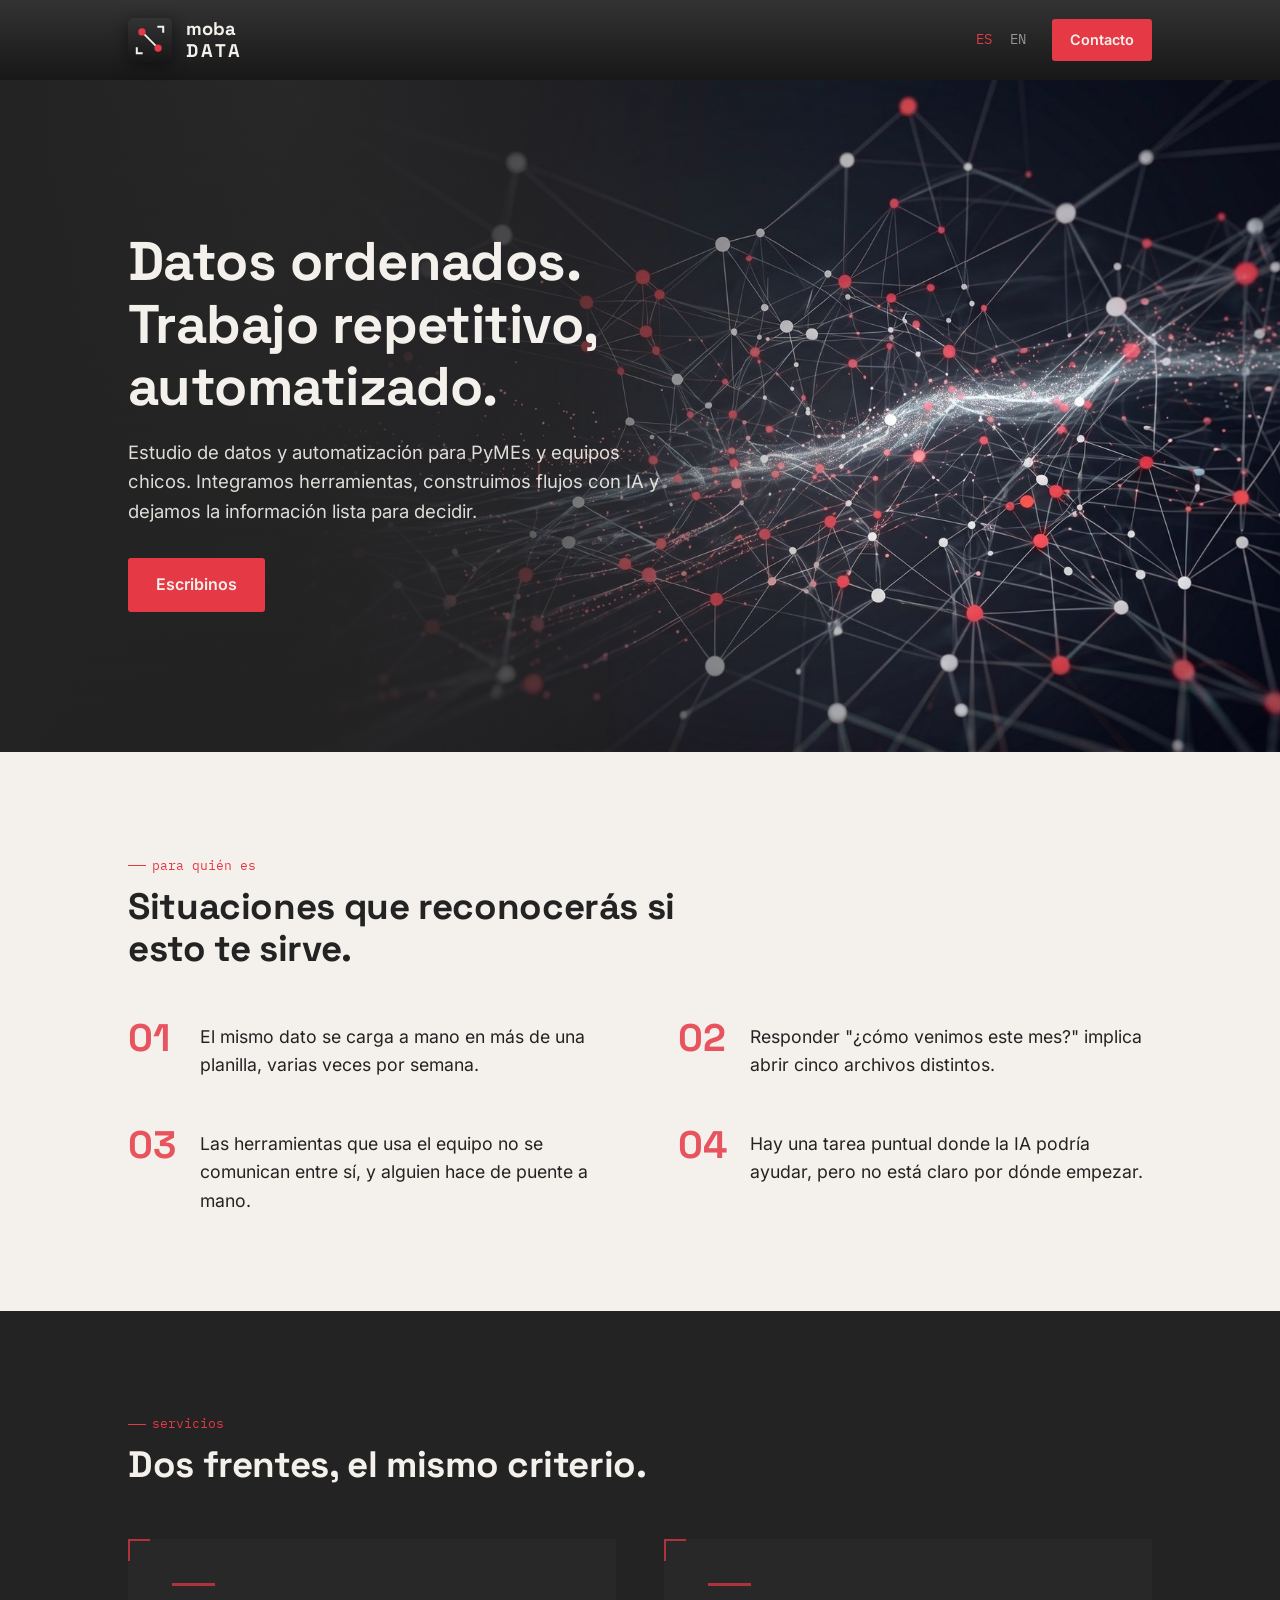
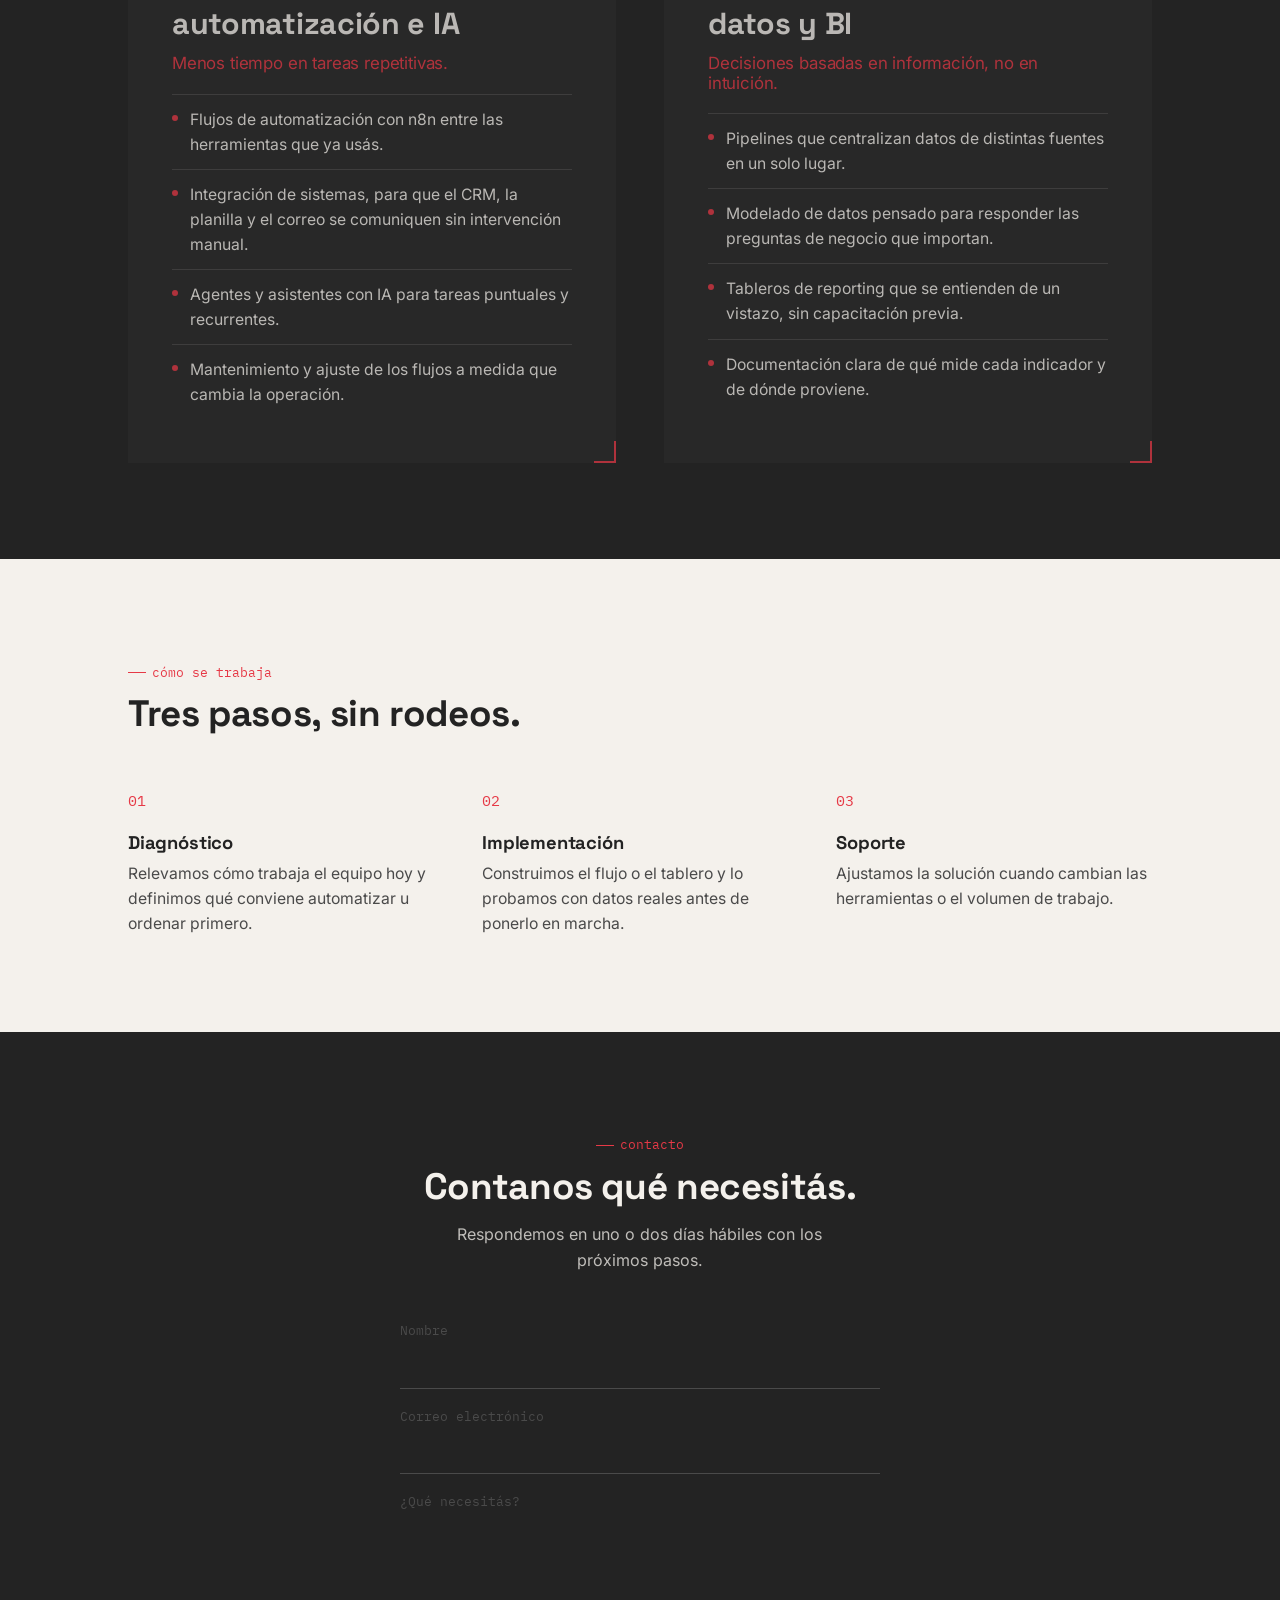
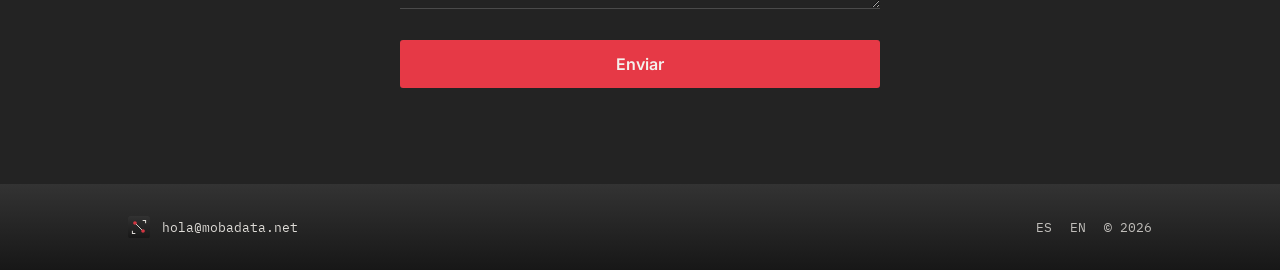
==== index.html @ ab628b93 "Initial commit: moba landing page" ====
<!DOCTYPE html>
<html lang="es">
<head>
<meta charset="UTF-8">
<meta name="viewport" content="width=device-width, initial-scale=1.0">
<title>moba — datos y automatización para PyMEs</title>
<meta name="description" content="Estudio de datos y automatización. Flujos con n8n, integración de herramientas y tableros de BI para PyMEs y equipos chicos.">
<meta property="og:title" content="moba — datos y automatización para PyMEs">
<meta property="og:description" content="Ordenamos tus datos y automatizamos lo repetitivo. Diagnóstico, implementación y soporte.">
<meta property="og:image" content="https://mobadata.net/og-image.png">
<meta property="og:type" content="website">
<meta property="og:locale" content="es_AR">
<link rel="canonical" href="https://mobadata.net/">
<meta property="og:url" content="https://mobadata.net/">
<link rel="alternate" hreflang="es" href="https://mobadata.net/">
<link rel="alternate" hreflang="en" href="https://mobadata.net/en/">
<link rel="alternate" hreflang="x-default" href="https://mobadata.net/">
<link rel="icon" type="image/svg+xml" href="/icons/favicon.svg">
<link rel="icon" type="image/png" sizes="32x32" href="/icons/favicon-32.png">
<link rel="icon" type="image/png" sizes="16x16" href="/icons/favicon-16.png">
<link rel="apple-touch-icon" sizes="180x180" href="/icons/favicon-180.png">
<link rel="stylesheet" href="/styles.css">
</head>
<body>

<header class="site-header">
  <div class="wrap">
    <a href="/" class="brand">
      <img src="/icons/moba-icon.svg" alt="">
      <div class="brand-text">
        <span>moba</span>
        <span class="brand-tag">DATA</span>
      </div>
    </a>
    <div class="header-right">
      <nav class="lang-switch" aria-label="Selector de idioma">
        <a href="/" class="active" aria-current="page">ES</a>
        <a href="/en/">EN</a>
      </nav>
      <a href="#contacto" class="header-cta">Contacto</a>
    </div>
  </div>
</header>

<main>

  <!-- Hero -->
  <section class="hero">
    <div class="wrap">
      <div class="hero-content">
        <h1>Datos ordenados. Trabajo repetitivo, automatizado.</h1>
        <p class="sub">Estudio de datos y automatización para PyMEs y equipos chicos. Integramos herramientas, construimos flujos con IA y dejamos la información lista para decidir.</p>
        <div class="cta-row">
          <a href="#contacto" class="btn-primary">Escribinos</a>
        </div>
      </div>
    </div>
  </section>

  <!-- Para quién es -->
  <section class="section" id="para-quien">
    <div class="wrap">
      <div class="section-head">
        <span class="mono-label">para quién es</span>
        <h2>Situaciones que reconocerás si esto te sirve.</h2>
      </div>
      <div class="symptoms">
        <div class="symptom">
          <span class="num">01</span>
          <p>El mismo dato se carga a mano en más de una planilla, varias veces por semana.</p>
        </div>
        <div class="symptom">
          <span class="num">02</span>
          <p>Responder "¿cómo venimos este mes?" implica abrir cinco archivos distintos.</p>
        </div>
        <div class="symptom">
          <span class="num">03</span>
          <p>Las herramientas que usa el equipo no se comunican entre sí, y alguien hace de puente a mano.</p>
        </div>
        <div class="symptom">
          <span class="num">04</span>
          <p>Hay una tarea puntual donde la IA podría ayudar, pero no está claro por dónde empezar.</p>
        </div>
      </div>
    </div>
  </section>

  <!-- Servicios -->
  <section class="section section-alt" id="servicios">
    <div class="wrap">
      <div class="section-head">
        <span class="mono-label">servicios</span>
        <h2>Dos frentes, el mismo criterio.</h2>
      </div>
      <div class="services">
        <div class="service-block bracketed">
          <span class="service-tag">automatización e IA</span>
          <h3>Menos tiempo en tareas repetitivas.</h3>
          <ul>
            <li>Flujos de automatización con n8n entre las herramientas que ya usás.</li>
            <li>Integración de sistemas, para que el CRM, la planilla y el correo se comuniquen sin intervención manual.</li>
            <li>Agentes y asistentes con IA para tareas puntuales y recurrentes.</li>
            <li>Mantenimiento y ajuste de los flujos a medida que cambia la operación.</li>
          </ul>
        </div>
        <div class="service-block bracketed">
          <span class="service-tag">datos y BI</span>
          <h3>Decisiones basadas en información, no en intuición.</h3>
          <ul>
            <li>Pipelines que centralizan datos de distintas fuentes en un solo lugar.</li>
            <li>Modelado de datos pensado para responder las preguntas de negocio que importan.</li>
            <li>Tableros de reporting que se entienden de un vistazo, sin capacitación previa.</li>
            <li>Documentación clara de qué mide cada indicador y de dónde proviene.</li>
          </ul>
        </div>
      </div>
    </div>
  </section>

  <!-- Cómo se trabaja -->
  <section class="section" id="como-trabajamos">
    <div class="wrap">
      <div class="section-head">
        <span class="mono-label">cómo se trabaja</span>
        <h2>Tres pasos, sin rodeos.</h2>
      </div>
      <div class="steps">
        <div class="step">
          <h3>Diagnóstico</h3>
          <p>Relevamos cómo trabaja el equipo hoy y definimos qué conviene automatizar u ordenar primero.</p>
        </div>
        <div class="step">
          <h3>Implementación</h3>
          <p>Construimos el flujo o el tablero y lo probamos con datos reales antes de ponerlo en marcha.</p>
        </div>
        <div class="step">
          <h3>Soporte</h3>
          <p>Ajustamos la solución cuando cambian las herramientas o el volumen de trabajo.</p>
        </div>
      </div>
    </div>
  </section>

  <!-- Contacto -->
  <section class="section section-alt" id="contacto">
    <div class="wrap contact-grid">
      <div class="section-head">
        <span class="mono-label">contacto</span>
        <h2>Contanos qué necesitás.</h2>
        <p style="margin-top: 14px; color: var(--bone); opacity: 0.75; max-width: 42ch;">Respondemos en uno o dos días hábiles con los próximos pasos.</p>
      </div>
      <form class="contact-form" action="https://formspree.io/f/your-form-id" method="POST">
        <div class="form-field">
          <label for="nombre">Nombre</label>
          <input type="text" id="nombre" name="nombre" required>
        </div>
        <div class="form-field">
          <label for="email">Correo electrónico</label>
          <input type="email" id="email" name="email" required>
        </div>
        <div class="form-field">
          <label for="mensaje">¿Qué necesitás?</label>
          <textarea id="mensaje" name="mensaje" required></textarea>
        </div>
        <button type="submit" class="btn-primary">Enviar</button>
      </form>
    </div>
  </section>

</main>

<footer class="site-footer">
  <div class="wrap">
    <div class="footer-left">
      <img src="/icons/moba-icon.svg" alt="moba">
      <span>hola@mobadata.net</span>
    </div>
    <div class="footer-right">
      <a href="/">ES</a>
      <a href="/en/">EN</a>
      <span>© 2026</span>
    </div>
  </div>
</footer>


</body>
</html>
---- styles.css ----
/* ===================================================================
   moba — estudio de datos y automatización
   Design tokens per brand brief. Self-hosted fonts, no external calls.
=================================================================== */

@font-face {
  font-family: "Space Grotesk";
  src: url("/fonts/SpaceGrotesk-Medium.woff2") format("woff2");
  font-weight: 500;
  font-style: normal;
  font-display: swap;
}
@font-face {
  font-family: "Space Grotesk";
  src: url("/fonts/SpaceGrotesk-Bold.woff2") format("woff2");
  font-weight: 700;
  font-style: normal;
  font-display: swap;
}
@font-face {
  font-family: "Inter";
  src: url("/fonts/Inter-Regular.woff2") format("woff2");
  font-weight: 400;
  font-style: normal;
  font-display: swap;
}
@font-face {
  font-family: "Inter";
  src: url("/fonts/Inter-Semibold.woff2") format("woff2");
  font-weight: 600;
  font-style: normal;
  font-display: swap;
}
@font-face {
  font-family: "IBM Plex Mono";
  src: url("/fonts/IBMPlexMono-Regular.woff2") format("woff2");
  font-weight: 400;
  font-style: normal;
  font-display: swap;
}

:root {
  --carbon: #232323;
  --grad-top: #333333;
  --grad-bottom: #171717;
  --bone: #F4F1EC;
  --red: #E63946;
  --red-hover: #C1121F;
  --gray: #4A4A4A;

  --font-display: "Space Grotesk", sans-serif;
  --font-body: "Inter", sans-serif;
  --font-mono: "IBM Plex Mono", monospace;

  --max-w: 1120px;
  --pad: clamp(20px, 5vw, 48px);
}

*, *::before, *::after { box-sizing: border-box; }

html {
  scroll-behavior: smooth;
}

@media (prefers-reduced-motion: reduce) {
  html { scroll-behavior: auto; }
  *, *::before, *::after {
    animation-duration: 0.01ms !important;
    animation-iteration-count: 1 !important;
    transition-duration: 0.01ms !important;
    scroll-behavior: auto !important;
  }
}

body {
  margin: 0;
  background: var(--bone);
  color: var(--carbon);
  font-family: var(--font-body);
  font-weight: 400;
  line-height: 1.6;
  -webkit-font-smoothing: antialiased;
}

h1, h2, h3 {
  font-family: var(--font-display);
  font-weight: 700;
  line-height: 1.15;
  margin: 0;
  letter-spacing: -0.01em;
}

p { margin: 0; }

a {
  color: inherit;
  text-decoration: none;
}

img, svg { display: block; max-width: 100%; }

button {
  font-family: inherit;
  cursor: pointer;
}

.wrap {
  max-width: var(--max-w);
  margin: 0 auto;
  padding-left: var(--pad);
  padding-right: var(--pad);
}

.mono-label {
  font-family: var(--font-mono);
  font-size: 0.8rem;
  color: var(--red);
  display: inline-flex;
  align-items: center;
  gap: 0.5em;
}

.mono-label::before {
  content: "";
  width: 1.4em;
  height: 1px;
  background: var(--red);
  display: inline-block;
}

/* ---------- corner-bracket device ----------
   Echoes the icon's own corner brackets. Used to frame
   key blocks instead of card borders/shadows. */
.bracketed {
  position: relative;
  padding: clamp(28px, 4vw, 44px);
}
.bracketed::before,
.bracketed::after {
  content: "";
  position: absolute;
  width: 22px;
  height: 22px;
  border: 2px solid var(--red);
  transition: border-color 0.2s ease;
}
.bracketed::before {
  top: 0;
  left: 0;
  border-right: none;
  border-bottom: none;
}
.bracketed::after {
  bottom: 0;
  right: 0;
  border-left: none;
  border-top: none;
}

/* ---------- header ---------- */
.site-header {
  background: linear-gradient(180deg, var(--grad-top), var(--grad-bottom));
  color: var(--bone);
  position: sticky;
  top: 0;
  z-index: 40;
}

.site-header .wrap {
  display: flex;
  align-items: center;
  justify-content: space-between;
  padding-top: 18px;
  padding-bottom: 18px;
}

.brand {
  display: flex;
  align-items: center;
  gap: 14px;
}

.brand img {
  width: 44px;
  height: 44px;
  filter: drop-shadow(0 3px 8px rgba(0, 0, 0, 0.45));
}

.brand-text {
  display: flex;
  flex-direction: column;
  line-height: 1.1;
}

.brand-text span {
  font-family: var(--font-display);
  font-weight: 700;
  font-size: 1.15rem;
  color: var(--bone);
}

.brand-tag {
  font-family: var(--font-mono);
  font-weight: 400;
  font-size: 0.62rem;
  letter-spacing: 0.16em;
  color: var(--red);
  margin-top: 2px;
}

.header-right {
  display: flex;
  align-items: center;
  gap: 20px;
}

.lang-switch {
  font-family: var(--font-mono);
  font-size: 0.85rem;
  display: flex;
  gap: 6px;
  color: var(--bone);
}

.lang-switch a {
  padding: 2px 6px;
  opacity: 0.55;
  transition: opacity 0.15s;
}

.lang-switch a.active {
  opacity: 1;
  color: var(--red);
}

.lang-switch a:hover { opacity: 1; }

.header-cta {
  font-family: var(--font-body);
  font-weight: 600;
  font-size: 0.9rem;
  background: var(--red);
  color: var(--bone);
  padding: 9px 18px;
  border-radius: 3px;
  transition: background 0.15s;
  white-space: nowrap;
}

.header-cta:hover { background: var(--red-hover); }

/* ---------- hero ---------- */
.hero {
  background-color: var(--carbon);
  background-image:
    linear-gradient(90deg, var(--carbon) 0%, rgba(35,35,35,0.55) 45%, rgba(35,35,35,0) 70%),
    url('/images/hero-bg.jpg');
  background-size: cover;
  background-position: center right;
  background-repeat: no-repeat;
  color: var(--bone);
  padding: clamp(72px, 12vw, 150px) 0 clamp(80px, 11vw, 150px);
  min-height: clamp(420px, 60vw, 640px);
  display: flex;
  align-items: center;
}

.hero .wrap {
  width: 100%;
}

.hero-content {
  max-width: 640px;
}

.hero h1 {
  font-size: clamp(2.1rem, 4.6vw, 3.4rem);
  color: var(--bone);
  max-width: 15ch;
}

.hero .sub {
  margin-top: 20px;
  font-size: 1.15rem;
  color: var(--bone);
  opacity: 0.9;
  max-width: 46ch;
  font-weight: 400;
}

.hero .cta-row {
  margin-top: 32px;
  display: flex;
  gap: 16px;
  flex-wrap: wrap;
}

.btn-primary {
  background: var(--red);
  color: var(--bone);
  font-family: var(--font-body);
  font-weight: 600;
  font-size: 1rem;
  padding: 14px 28px;
  border-radius: 3px;
  border: none;
  display: inline-block;
  transition: background 0.15s;
}

.btn-primary:hover { background: var(--red-hover); }

@media (max-width: 720px) {
  .hero {
    background-image:
      linear-gradient(180deg, rgba(35,35,35,0.35) 0%, var(--carbon) 78%),
      url('/images/hero-bg-mobile.jpg');
    background-position: center top;
    min-height: unset;
    padding-top: clamp(48px, 14vw, 80px);
  }
  .hero-content { max-width: 100%; }
}

/* ---------- generic section ---------- */
.section {
  padding: clamp(56px, 8vw, 96px) 0;
}

.section-head {
  max-width: 60ch;
  margin-bottom: clamp(32px, 5vw, 52px);
}

.section-head h2 {
  font-size: clamp(1.6rem, 3.2vw, 2.3rem);
  margin-top: 10px;
}

.section-alt {
  background: var(--carbon);
  color: var(--bone);
}

.section-alt .mono-label { color: var(--red); }

/* ---------- para quién es ---------- */
.symptoms {
  display: grid;
  grid-template-columns: repeat(2, 1fr);
  gap: clamp(28px, 4vw, 56px) clamp(40px, 6vw, 80px);
}

.symptom {
  position: relative;
  padding-left: clamp(52px, 6vw, 72px);
}

.symptom p {
  font-size: 1.1rem;
  line-height: 1.6;
  color: var(--carbon);
}

.symptom .num {
  font-family: var(--font-display);
  font-weight: 700;
  color: var(--red);
  font-size: clamp(1.8rem, 3vw, 2.4rem);
  line-height: 1;
  position: absolute;
  left: 0;
  top: -0.1em;
  opacity: 0.85;
}

@media (max-width: 640px) {
  .symptoms { grid-template-columns: 1fr; gap: 32px; }
}

/* ---------- servicios ---------- */
.services {
  display: grid;
  grid-template-columns: 1fr 1fr;
  gap: clamp(28px, 4vw, 48px);
}

.service-block {
  background: #2a2a2a;
  color: var(--bone);
  opacity: 0.72;
  transition: opacity 0.2s ease, background-color 0.2s ease, transform 0.2s ease;
}

.services:hover .service-block {
  opacity: 0.55;
}

.services .service-block:hover {
  opacity: 1;
  background: #333333;
  transform: translateY(-2px);
}

.service-block:hover::before,
.service-block:hover::after {
  border-color: var(--red-hover);
}

.service-block .service-tag {
  font-family: var(--font-display);
  font-weight: 700;
  font-size: clamp(1.5rem, 2.4vw, 1.9rem);
  color: var(--bone);
  display: block;
  margin-bottom: 6px;
  letter-spacing: -0.01em;
}

.service-block .service-tag::before {
  content: "";
  width: 1.4em;
  height: 3px;
  background: var(--red);
  display: block;
  margin-bottom: 14px;
}

.service-block h3 {
  font-size: 1.05rem;
  font-weight: 500;
  font-family: var(--font-body);
  color: var(--red);
  margin-bottom: 4px;
}

.service-block ul {
  list-style: none;
  margin: 20px 0 0;
  padding: 0;
}

.service-block li {
  padding: 12px 0;
  border-top: 1px solid rgba(244, 241, 236, 0.15);
  font-size: 0.98rem;
  display: flex;
  gap: 12px;
}

.service-block li::before {
  content: "";
  width: 6px;
  height: 6px;
  border-radius: 50%;
  background: var(--red);
  flex-shrink: 0;
  margin-top: 8px;
}

@media (max-width: 800px) {
  .services { grid-template-columns: 1fr; }
}

/* ---------- cómo se trabaja ---------- */
.steps {
  display: grid;
  grid-template-columns: repeat(3, 1fr);
  gap: clamp(24px, 3vw, 40px);
  counter-reset: step;
}

.step {
  position: relative;
  padding-top: 44px;
}

.step::before {
  counter-increment: step;
  content: counter(step, decimal-leading-zero);
  font-family: var(--font-mono);
  color: var(--red);
  font-size: 0.95rem;
  position: absolute;
  top: 0;
  left: 0;
}

.step h3 {
  font-size: 1.15rem;
  margin-bottom: 8px;
}

.step p { color: var(--gray); font-size: 0.98rem; }

@media (max-width: 720px) {
  .steps { grid-template-columns: 1fr; gap: 28px; }
}

/* ---------- contacto ---------- */
.contact-grid {
  display: flex;
  flex-direction: column;
  align-items: center;
  text-align: center;
}

.contact-grid .section-head {
  margin-bottom: clamp(32px, 5vw, 48px);
  max-width: 60ch;
}

.contact-grid .section-head p {
  margin-left: auto;
  margin-right: auto;
}

.contact-form {
  max-width: 480px;
  width: 100%;
  text-align: left;
}

.form-field {
  margin-bottom: 18px;
}

.form-field label {
  display: block;
  font-family: var(--font-mono);
  font-size: 0.8rem;
  color: var(--gray);
  margin-bottom: 6px;
}

.form-field input,
.form-field textarea {
  width: 100%;
  background: transparent;
  border: none;
  border-bottom: 1px solid var(--gray);
  padding: 10px 2px;
  font-family: var(--font-body);
  font-size: 1rem;
  color: var(--carbon);
  border-radius: 0;
}

.form-field textarea { min-height: 90px; resize: vertical; }

.form-field input:focus,
.form-field textarea:focus {
  outline: none;
  border-bottom-color: var(--red);
}

.contact-form .btn-primary {
  margin-top: 6px;
  border: none;
  width: 100%;
}

/* ---------- footer ---------- */
.site-footer {
  background: linear-gradient(180deg, var(--grad-top), var(--grad-bottom));
  color: var(--bone);
  padding: 32px 0;
}

.site-footer .wrap {
  display: flex;
  align-items: center;
  justify-content: space-between;
  flex-wrap: wrap;
  gap: 16px;
  font-family: var(--font-mono);
  font-size: 0.82rem;
}

.footer-left {
  display: flex;
  align-items: center;
  gap: 12px;
  opacity: 0.9;
}

.footer-left img { width: 22px; height: 22px; }

.footer-right {
  display: flex;
  align-items: center;
  gap: 18px;
  opacity: 0.75;
}

.footer-right a:hover { color: var(--red); opacity: 1; }

/* ---------- focus states ---------- */
a:focus-visible,
button:focus-visible,
summary:focus-visible,
input:focus-visible,
textarea:focus-visible {
  outline: 2px solid var(--red);
  outline-offset: 2px;
}
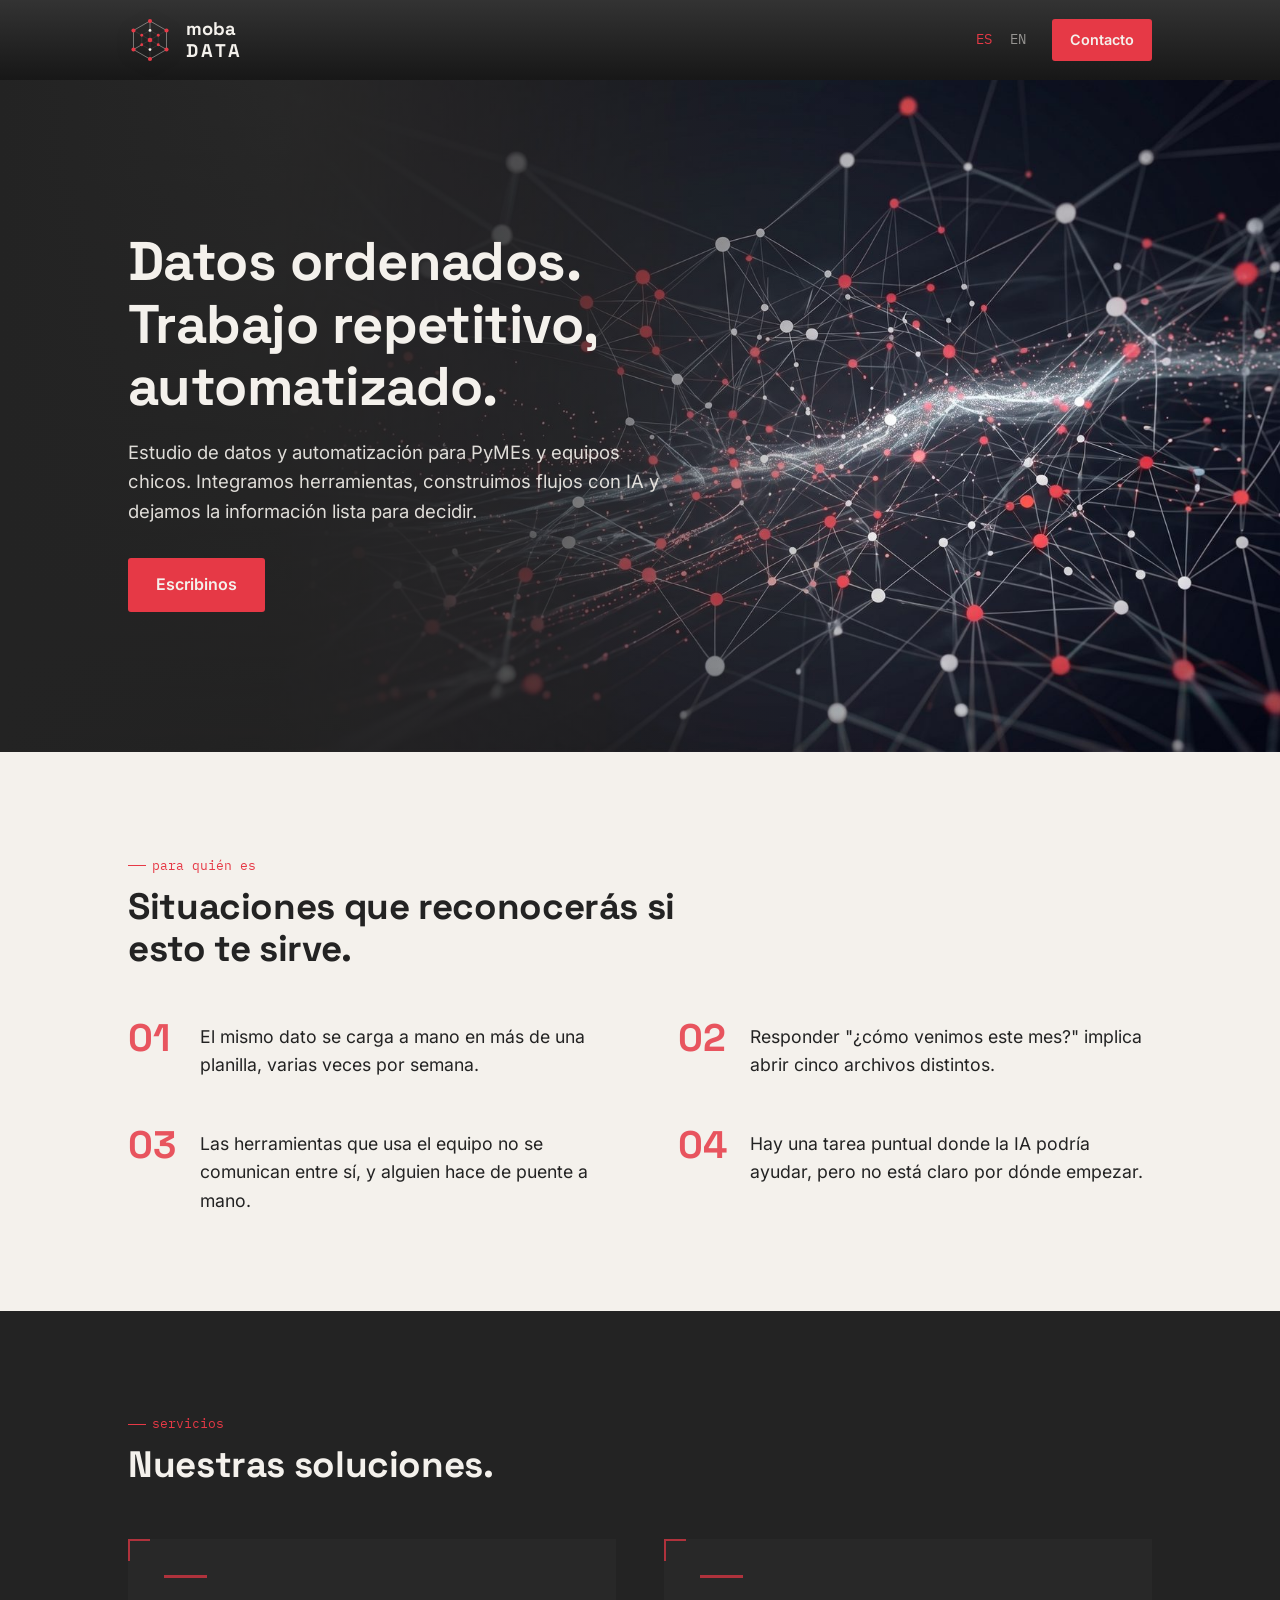
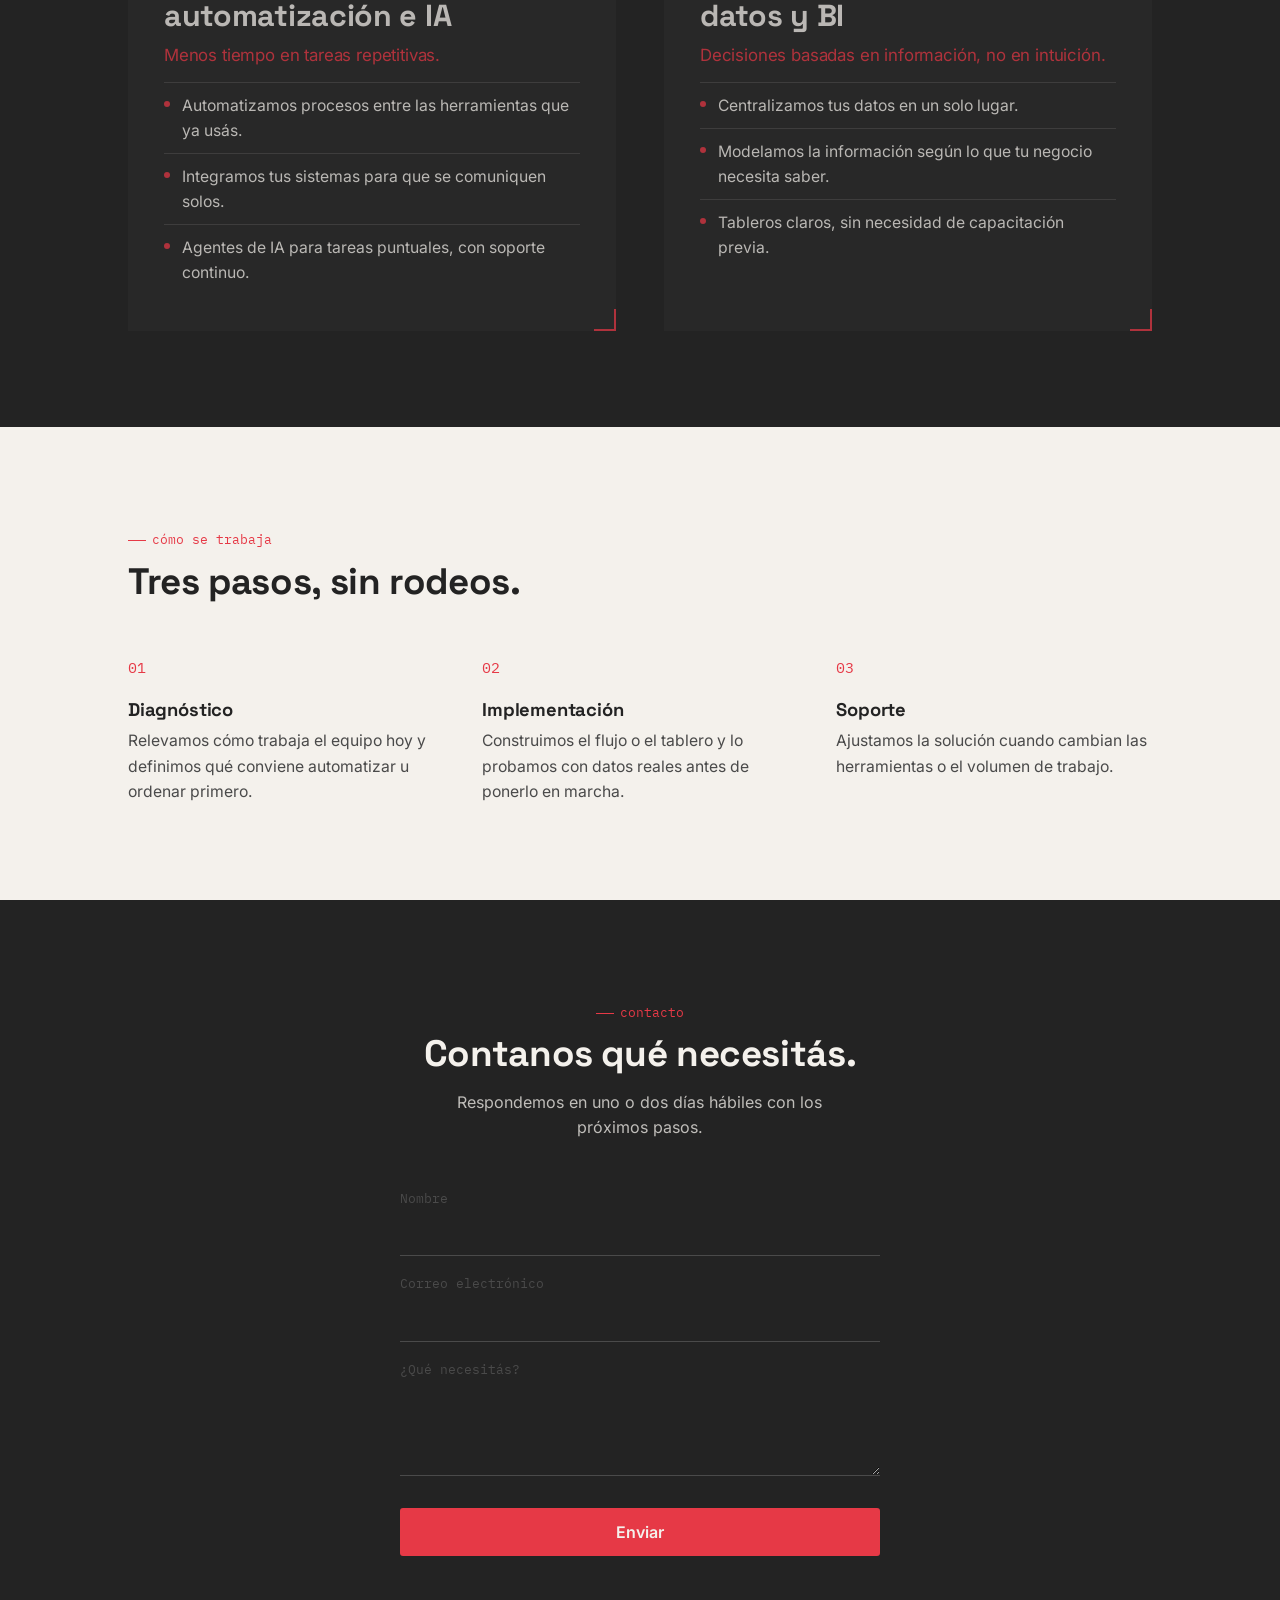
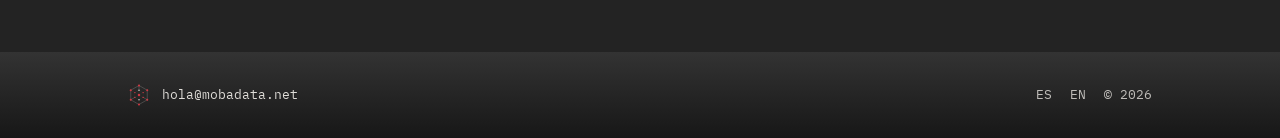
==== commit 1dc4007c: "Rework services copy: succinct, tool-agnostic; tighten card layout" ====
--- a/index.html
+++ b/index.html
@@ -90,27 +90,25 @@
     <div class="wrap">
       <div class="section-head">
         <span class="mono-label">servicios</span>
-        <h2>Dos frentes, el mismo criterio.</h2>
+        <h2>Nuestras soluciones.</h2>
       </div>
       <div class="services">
         <div class="service-block bracketed">
           <span class="service-tag">automatización e IA</span>
           <h3>Menos tiempo en tareas repetitivas.</h3>
           <ul>
-            <li>Flujos de automatización con n8n entre las herramientas que ya usás.</li>
-            <li>Integración de sistemas, para que el CRM, la planilla y el correo se comuniquen sin intervención manual.</li>
-            <li>Agentes y asistentes con IA para tareas puntuales y recurrentes.</li>
-            <li>Mantenimiento y ajuste de los flujos a medida que cambia la operación.</li>
+            <li>Automatizamos procesos entre las herramientas que ya usás.</li>
+            <li>Integramos tus sistemas para que se comuniquen solos.</li>
+            <li>Agentes de IA para tareas puntuales, con soporte continuo.</li>
           </ul>
         </div>
         <div class="service-block bracketed">
           <span class="service-tag">datos y BI</span>
           <h3>Decisiones basadas en información, no en intuición.</h3>
           <ul>
-            <li>Pipelines que centralizan datos de distintas fuentes en un solo lugar.</li>
-            <li>Modelado de datos pensado para responder las preguntas de negocio que importan.</li>
-            <li>Tableros de reporting que se entienden de un vistazo, sin capacitación previa.</li>
-            <li>Documentación clara de qué mide cada indicador y de dónde proviene.</li>
+            <li>Centralizamos tus datos en un solo lugar.</li>
+            <li>Modelamos la información según lo que tu negocio necesita saber.</li>
+            <li>Tableros claros, sin necesidad de capacitación previa.</li>
           </ul>
         </div>
       </div>
--- a/styles.css
+++ b/styles.css
@@ -389,6 +389,7 @@
   background: #2a2a2a;
   color: var(--bone);
   opacity: 0.72;
+  padding: clamp(24px, 3.2vw, 36px);
   transition: opacity 0.2s ease, background-color 0.2s ease, transform 0.2s ease;
 }
 
@@ -436,12 +437,12 @@
 
 .service-block ul {
   list-style: none;
-  margin: 20px 0 0;
+  margin: 16px 0 0;
   padding: 0;
 }
 
 .service-block li {
-  padding: 12px 0;
+  padding: 10px 0;
   border-top: 1px solid rgba(244, 241, 236, 0.15);
   font-size: 0.98rem;
   display: flex;
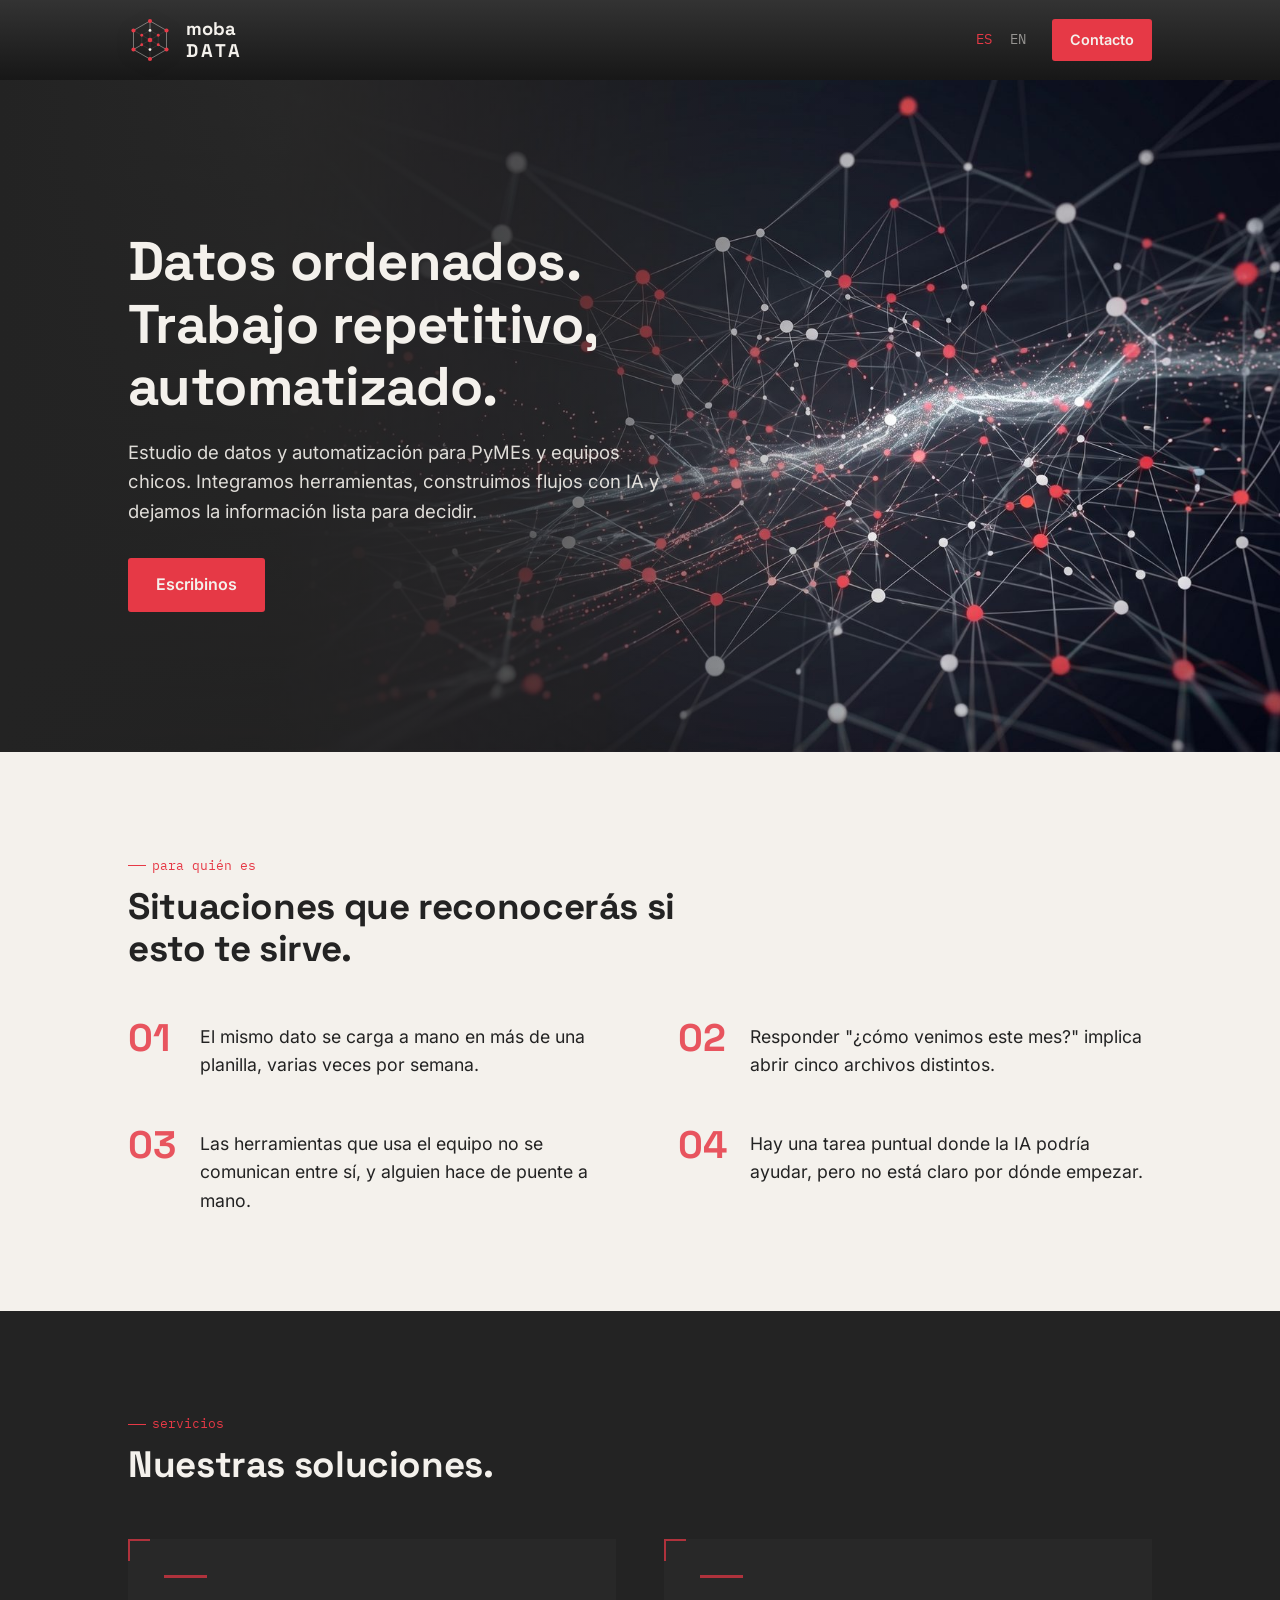
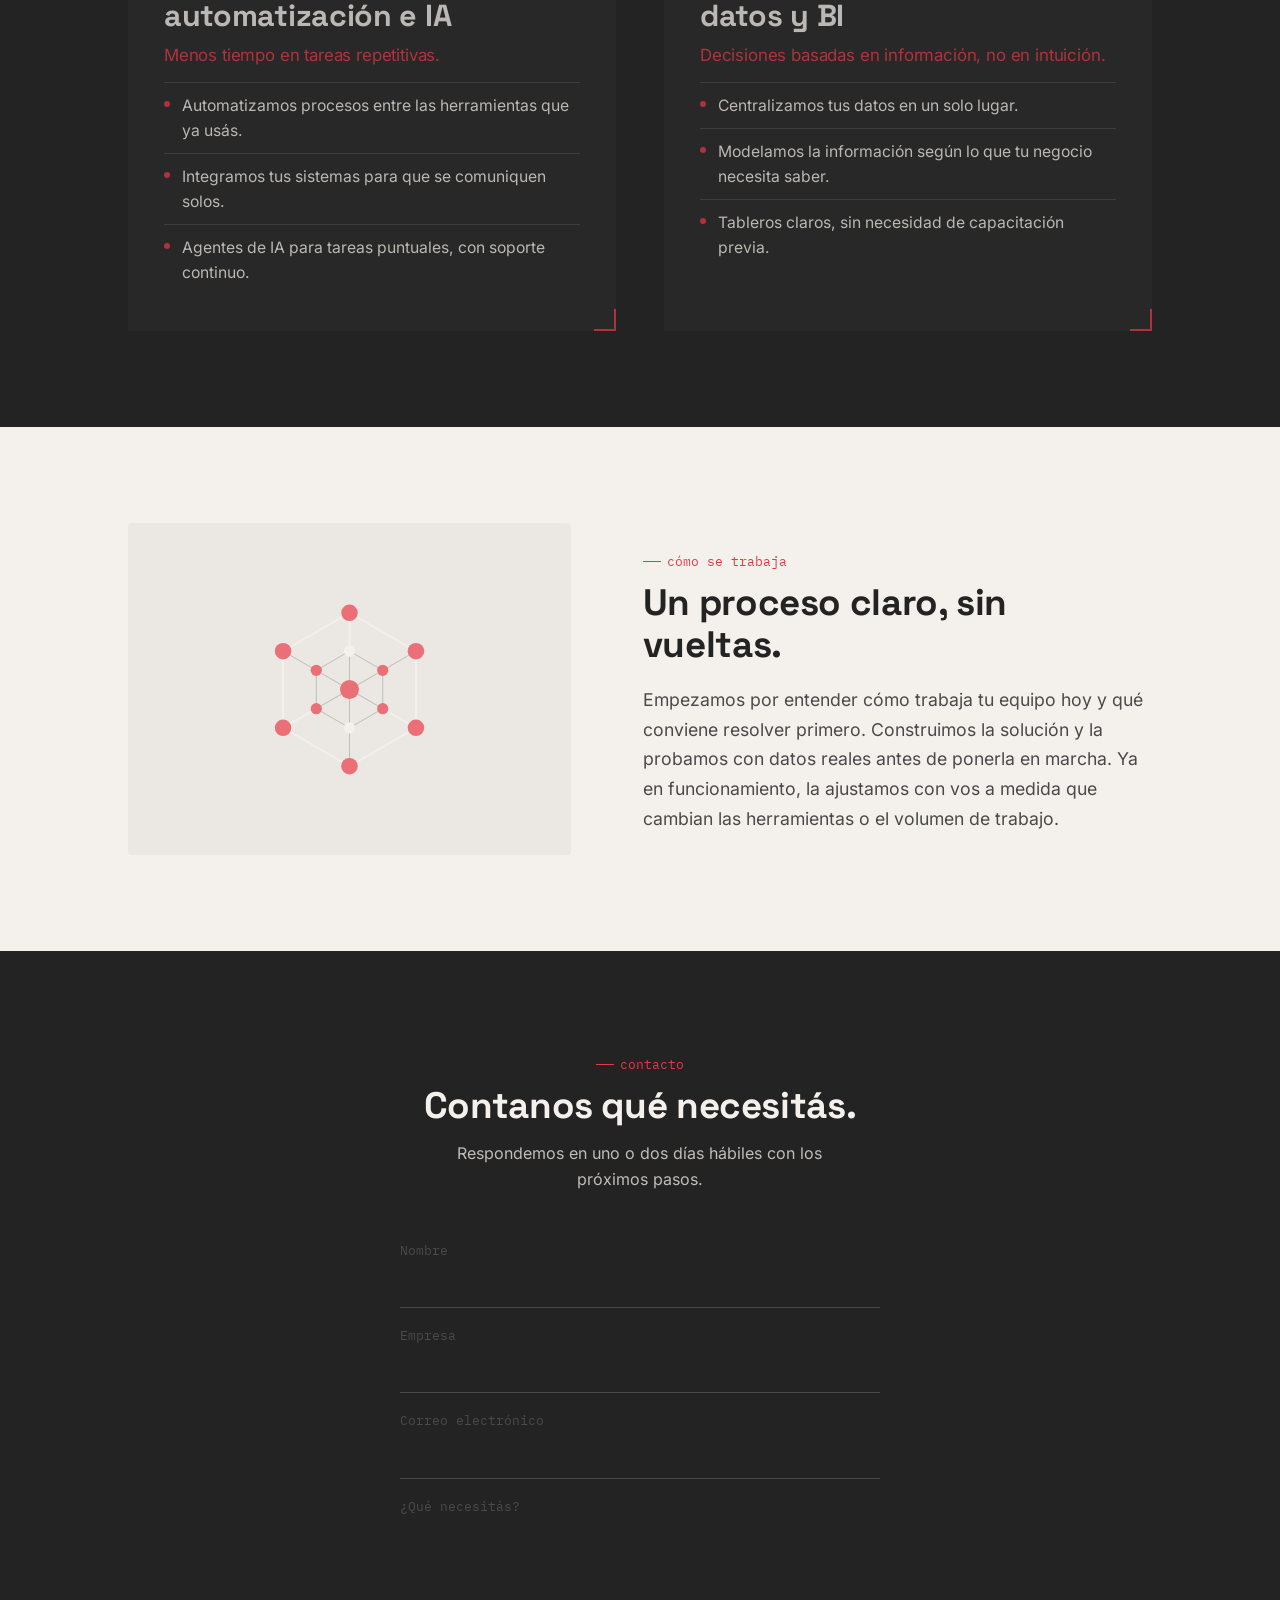
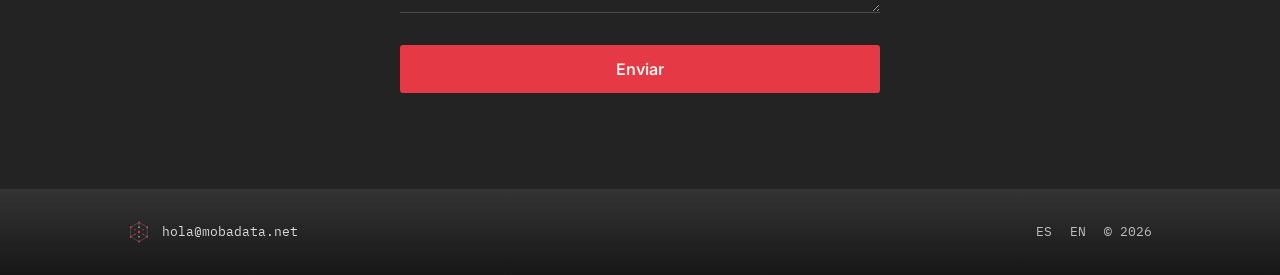
==== commit 01fbcfdb: "Add company field to contact form; rework 'how we work' into two-column layout with placeholder for " ====
--- a/index.html
+++ b/index.html
@@ -118,22 +118,12 @@
   <!-- Cómo se trabaja -->
   <section class="section" id="como-trabajamos">
     <div class="wrap">
-      <div class="section-head">
-        <span class="mono-label">cómo se trabaja</span>
-        <h2>Tres pasos, sin rodeos.</h2>
-      </div>
-      <div class="steps">
-        <div class="step">
-          <h3>Diagnóstico</h3>
-          <p>Relevamos cómo trabaja el equipo hoy y definimos qué conviene automatizar u ordenar primero.</p>
-        </div>
-        <div class="step">
-          <h3>Implementación</h3>
-          <p>Construimos el flujo o el tablero y lo probamos con datos reales antes de ponerlo en marcha.</p>
-        </div>
-        <div class="step">
-          <h3>Soporte</h3>
-          <p>Ajustamos la solución cuando cambian las herramientas o el volumen de trabajo.</p>
+      <div class="process">
+        <div class="process-media" aria-hidden="true"><!-- reemplazar por <img> cuando llegue la imagen --></div>
+        <div class="process-copy">
+          <span class="mono-label">cómo se trabaja</span>
+          <h2>Un proceso claro, sin vueltas.</h2>
+          <p>Empezamos por entender cómo trabaja tu equipo hoy y qué conviene resolver primero. Construimos la solución y la probamos con datos reales antes de ponerla en marcha. Ya en funcionamiento, la ajustamos con vos a medida que cambian las herramientas o el volumen de trabajo.</p>
         </div>
       </div>
     </div>
@@ -151,6 +141,10 @@
         <div class="form-field">
           <label for="nombre">Nombre</label>
           <input type="text" id="nombre" name="nombre" required>
+        </div>
+        <div class="form-field">
+          <label for="empresa">Empresa</label>
+          <input type="text" id="empresa" name="empresa" required>
         </div>
         <div class="form-field">
           <label for="email">Correo electrónico</label>
--- a/styles.css
+++ b/styles.css
@@ -464,38 +464,38 @@
 }
 
 /* ---------- cómo se trabaja ---------- */
-.steps {
+.process {
   display: grid;
-  grid-template-columns: repeat(3, 1fr);
-  gap: clamp(24px, 3vw, 40px);
-  counter-reset: step;
-}
-
-.step {
-  position: relative;
-  padding-top: 44px;
-}
-
-.step::before {
-  counter-increment: step;
-  content: counter(step, decimal-leading-zero);
-  font-family: var(--font-mono);
-  color: var(--red);
-  font-size: 0.95rem;
-  position: absolute;
-  top: 0;
-  left: 0;
-}
-
-.step h3 {
-  font-size: 1.15rem;
-  margin-bottom: 8px;
-}
-
-.step p { color: var(--gray); font-size: 0.98rem; }
-
-@media (max-width: 720px) {
-  .steps { grid-template-columns: 1fr; gap: 28px; }
+  grid-template-columns: 1fr 1.15fr;
+  gap: clamp(32px, 6vw, 72px);
+  align-items: center;
+}
+
+.process-media {
+  aspect-ratio: 4 / 3;
+  border-radius: 4px;
+  background:
+    url('/icons/moba-icon.svg') center / 40% no-repeat,
+    rgba(35, 35, 35, 0.05);
+  opacity: 0.7;
+}
+
+.process-copy h2 {
+  font-size: clamp(1.6rem, 3.2vw, 2.3rem);
+  margin-top: 10px;
+}
+
+.process-copy p {
+  margin-top: 18px;
+  font-size: 1.1rem;
+  line-height: 1.7;
+  color: var(--gray);
+  max-width: 56ch;
+}
+
+@media (max-width: 800px) {
+  .process { grid-template-columns: 1fr; }
+  .process-media { order: -1; }
 }
 
 /* ---------- contacto ---------- */
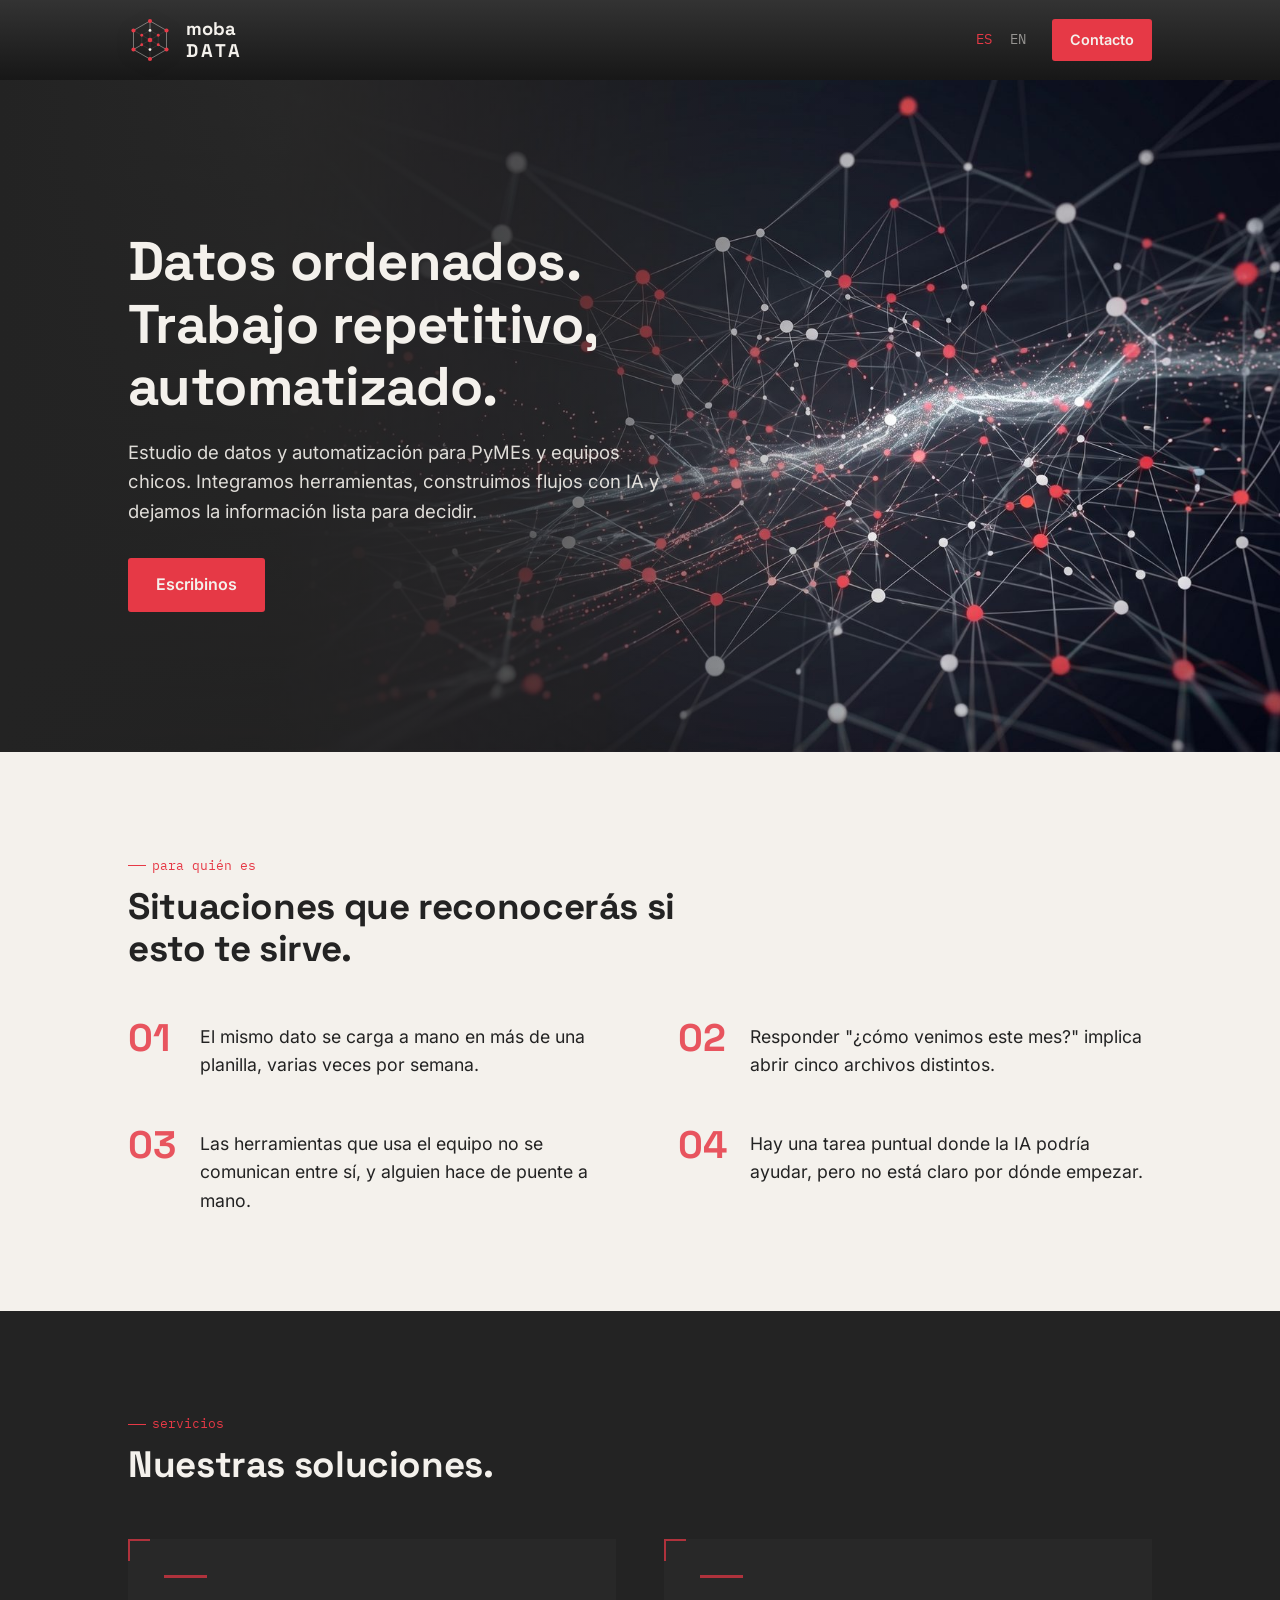
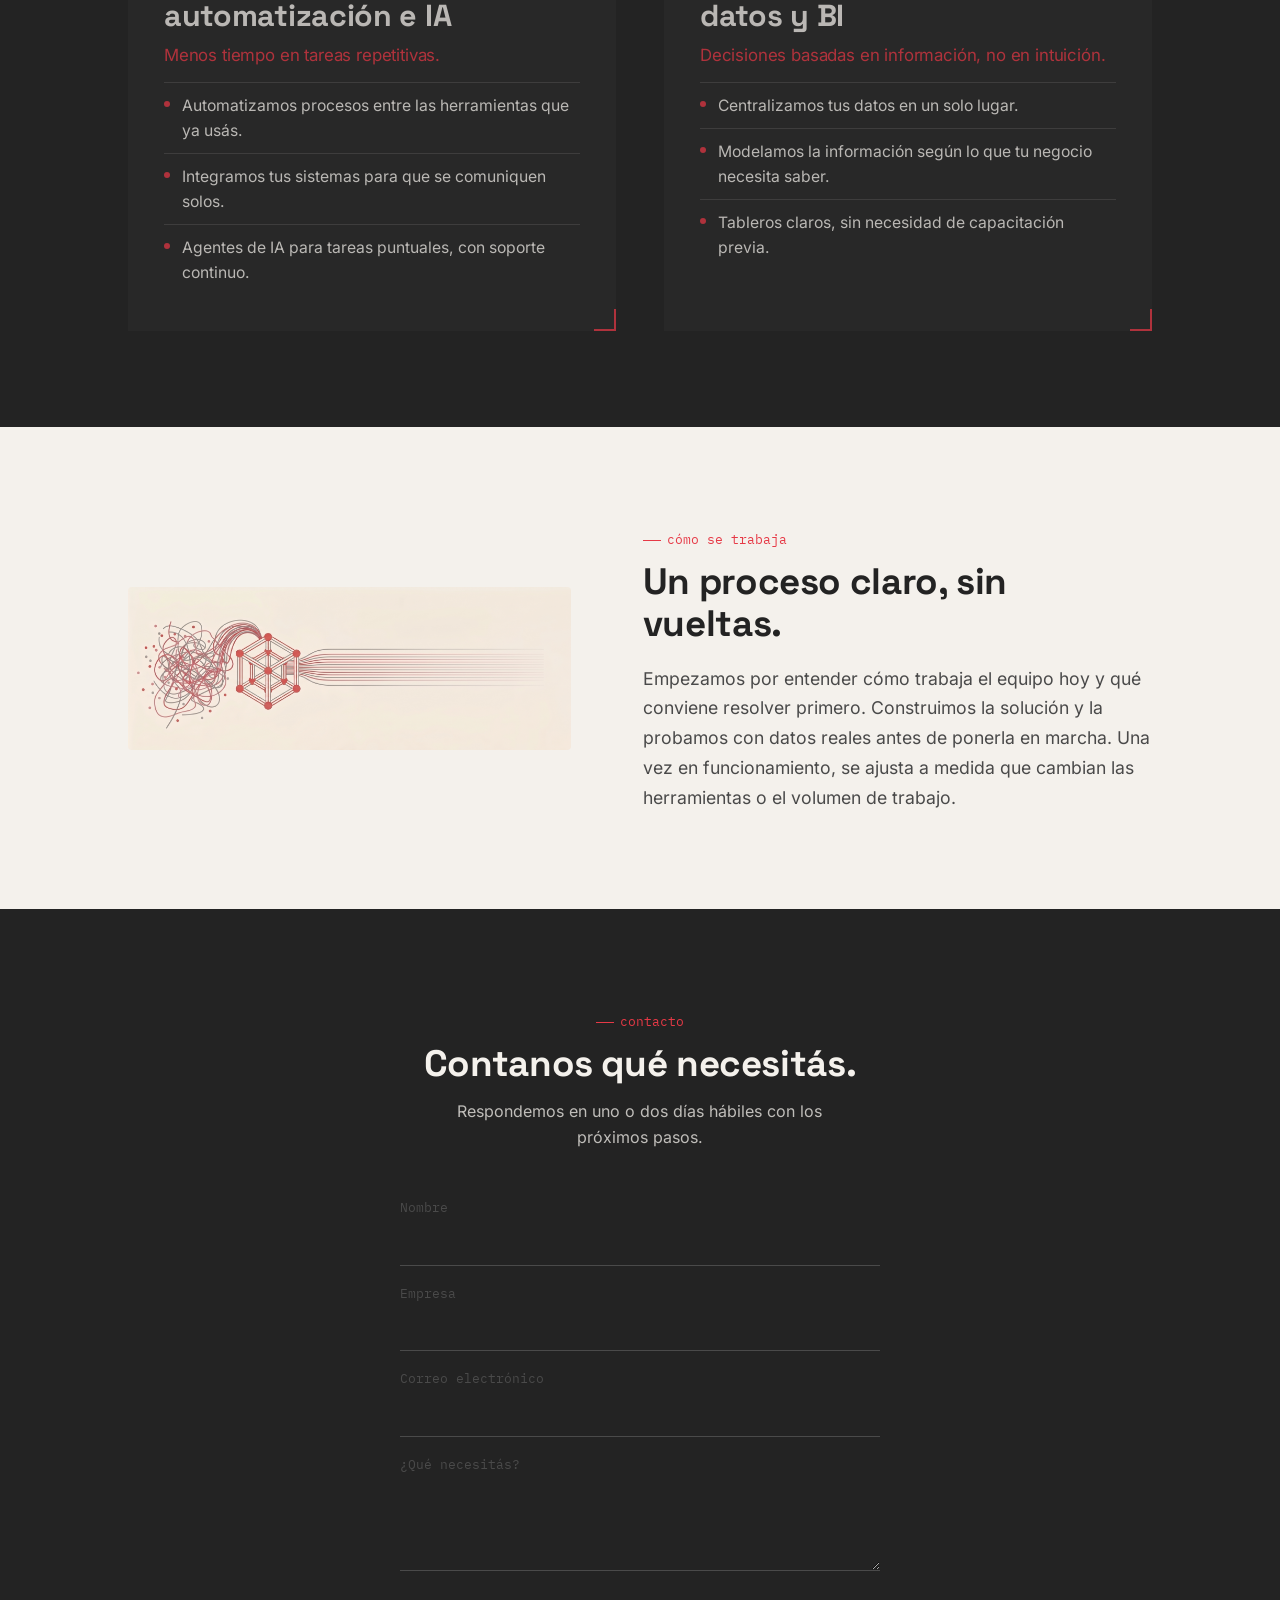
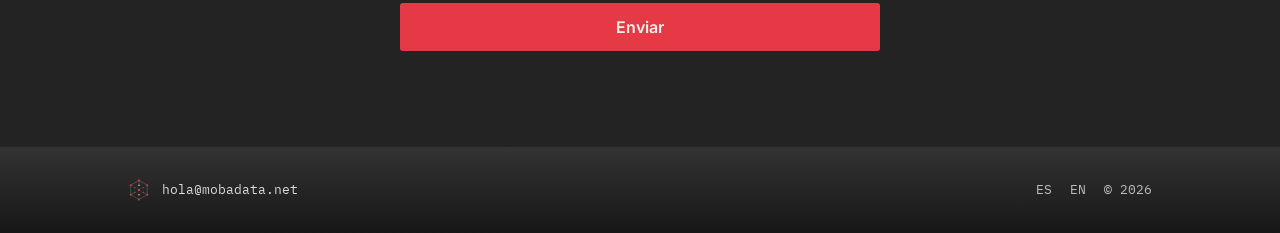
==== commit 2fdb95ef: "Add how-we-work image, formalize ES copy, fix favicon contrast with dark backdrop" ====
--- a/index.html
+++ b/index.html
@@ -119,11 +119,13 @@
   <section class="section" id="como-trabajamos">
     <div class="wrap">
       <div class="process">
-        <div class="process-media" aria-hidden="true"><!-- reemplazar por <img> cuando llegue la imagen --></div>
+        <div class="process-media">
+          <img src="/images/how-we-work.jpg" alt="Del desorden de datos a un sistema conectado y ordenado.">
+        </div>
         <div class="process-copy">
           <span class="mono-label">cómo se trabaja</span>
           <h2>Un proceso claro, sin vueltas.</h2>
-          <p>Empezamos por entender cómo trabaja tu equipo hoy y qué conviene resolver primero. Construimos la solución y la probamos con datos reales antes de ponerla en marcha. Ya en funcionamiento, la ajustamos con vos a medida que cambian las herramientas o el volumen de trabajo.</p>
+          <p>Empezamos por entender cómo trabaja el equipo hoy y qué conviene resolver primero. Construimos la solución y la probamos con datos reales antes de ponerla en marcha. Una vez en funcionamiento, se ajusta a medida que cambian las herramientas o el volumen de trabajo.</p>
         </div>
       </div>
     </div>
--- a/styles.css
+++ b/styles.css
@@ -471,13 +471,10 @@
   align-items: center;
 }
 
-.process-media {
-  aspect-ratio: 4 / 3;
+.process-media img {
+  width: 100%;
+  height: auto;
   border-radius: 4px;
-  background:
-    url('/icons/moba-icon.svg') center / 40% no-repeat,
-    rgba(35, 35, 35, 0.05);
-  opacity: 0.7;
 }
 
 .process-copy h2 {
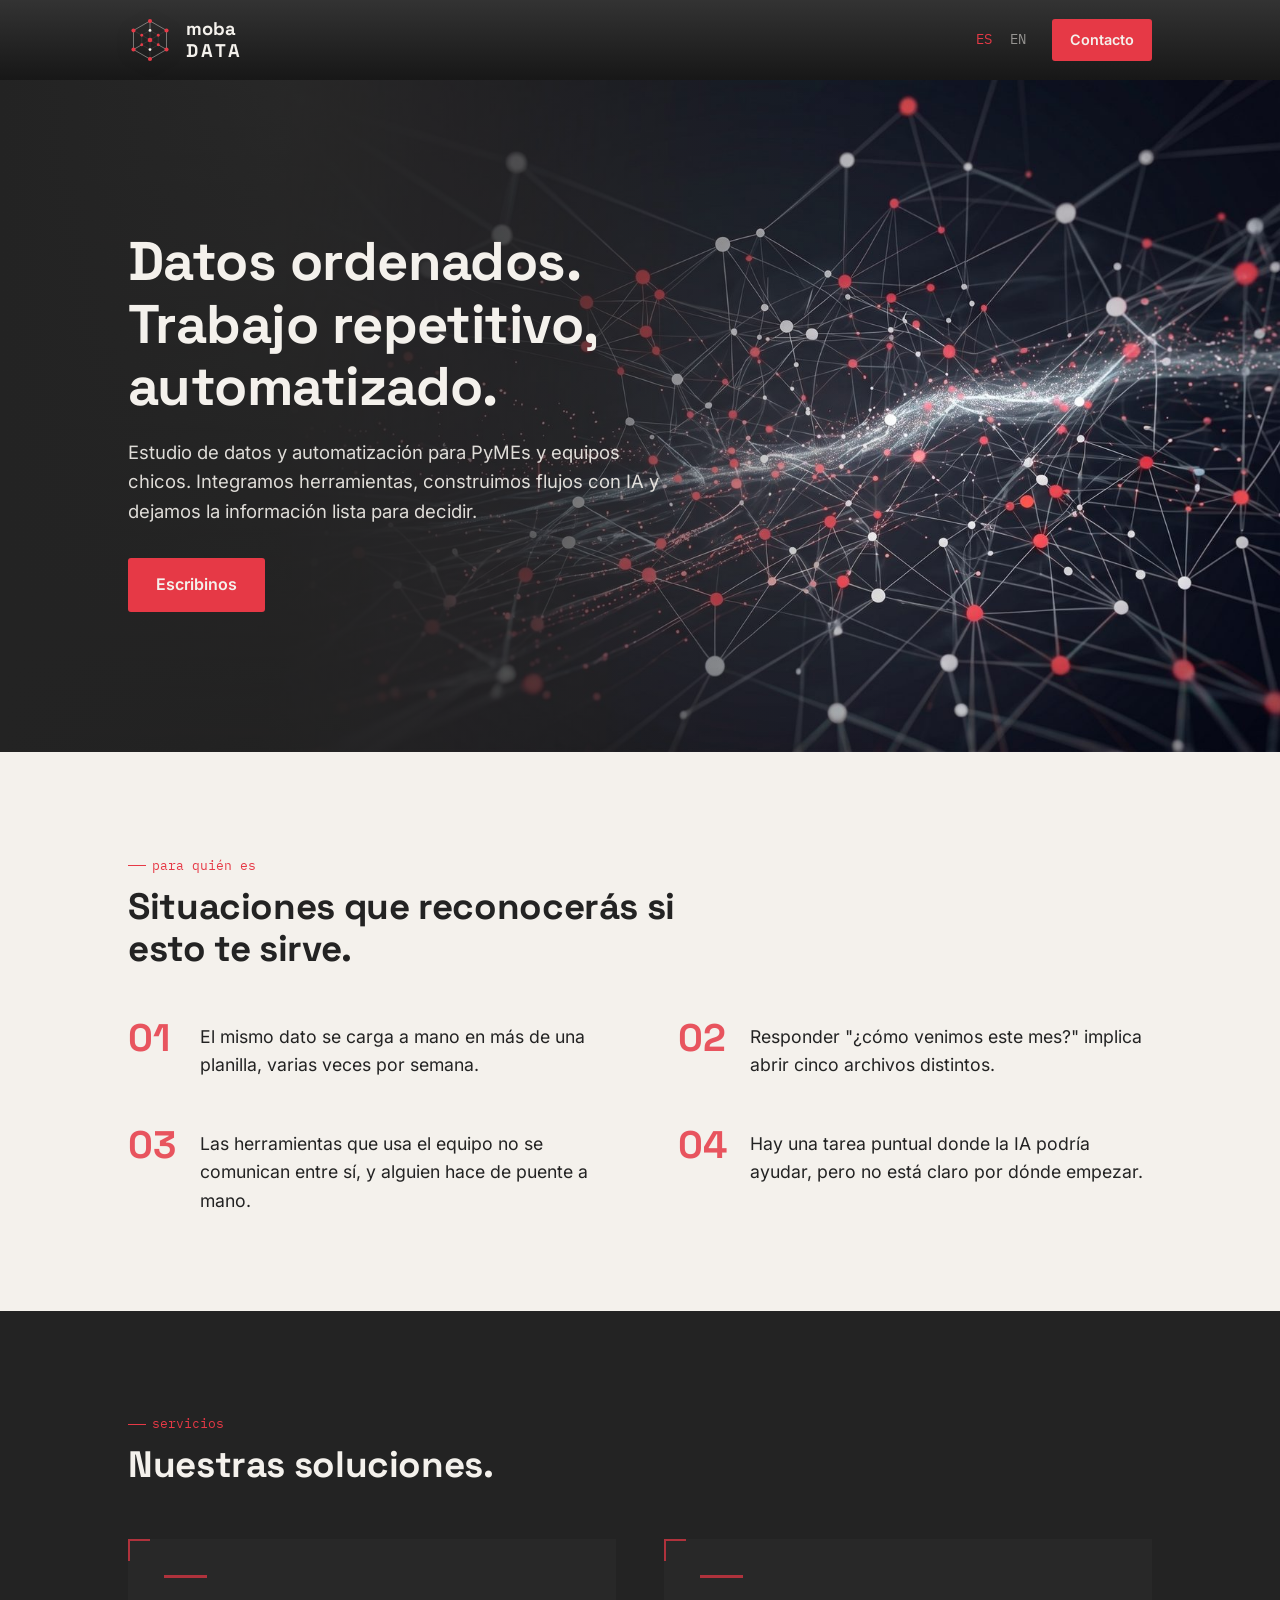
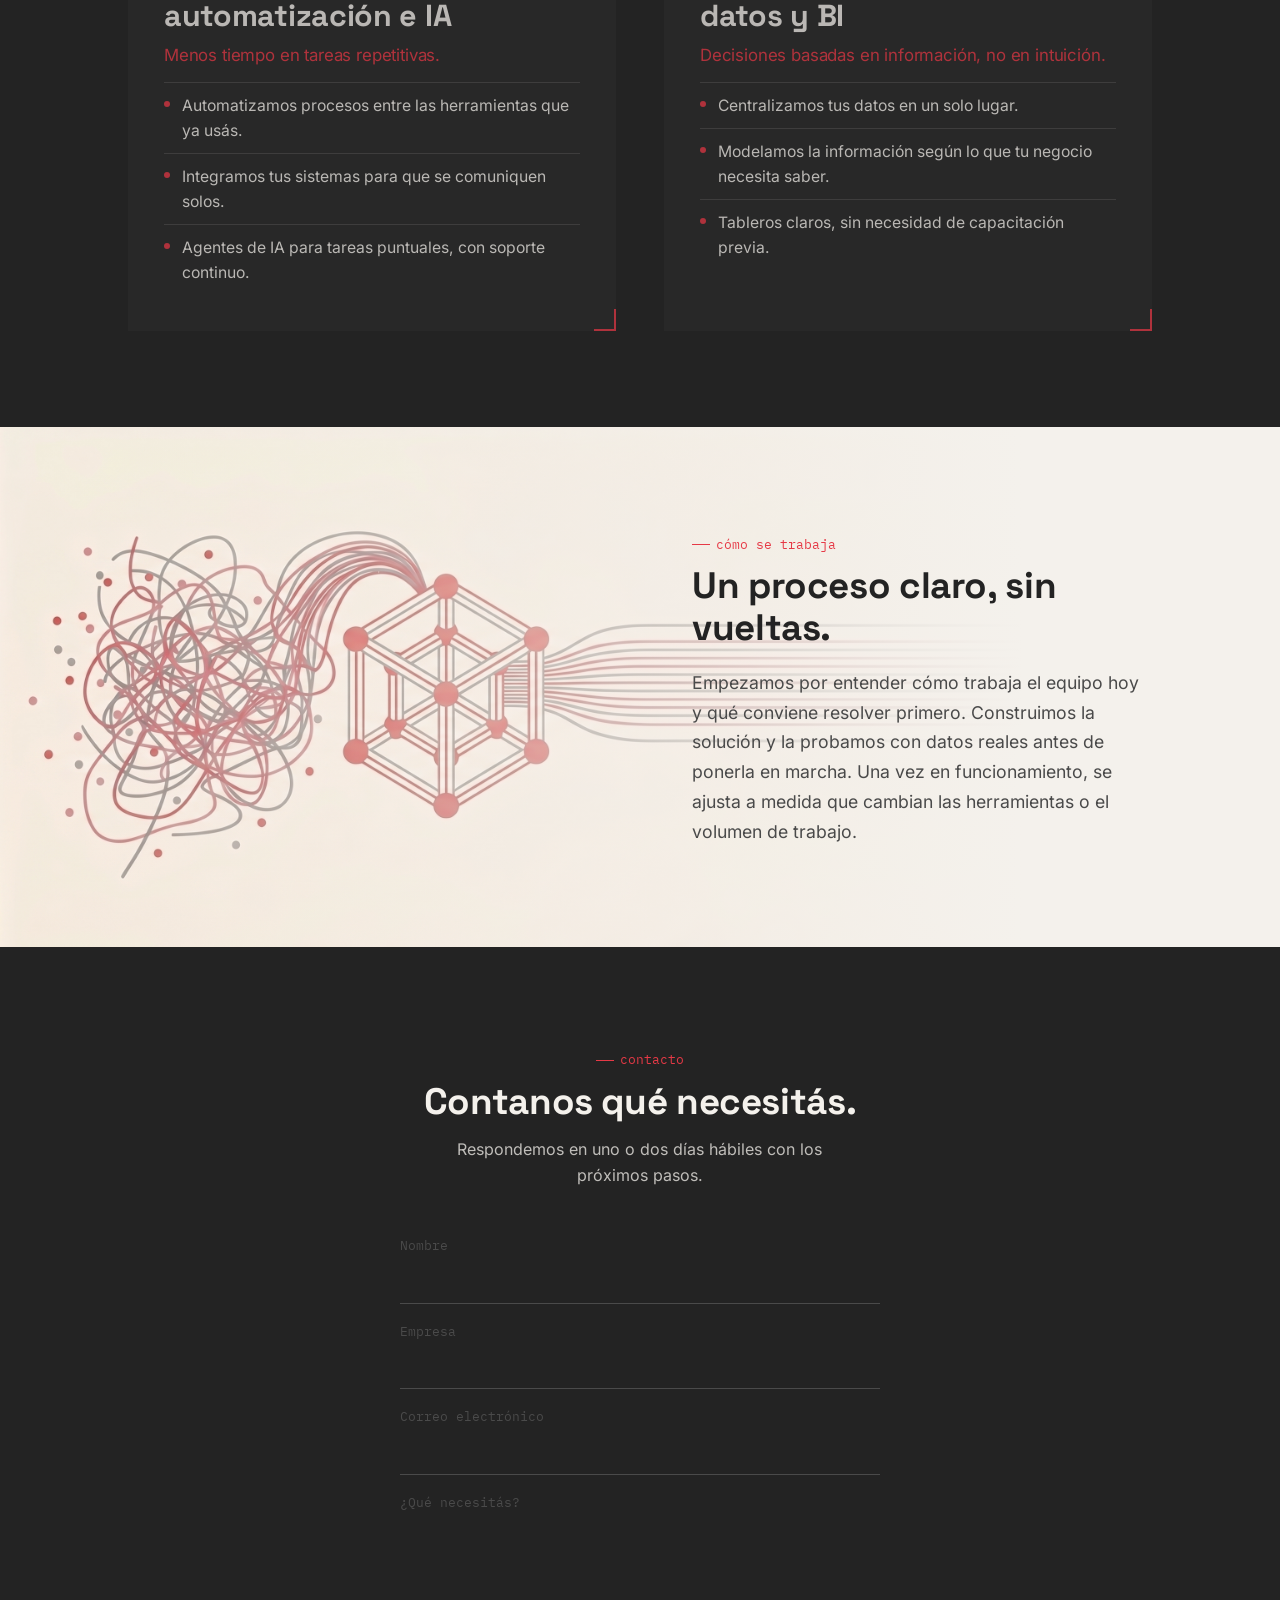
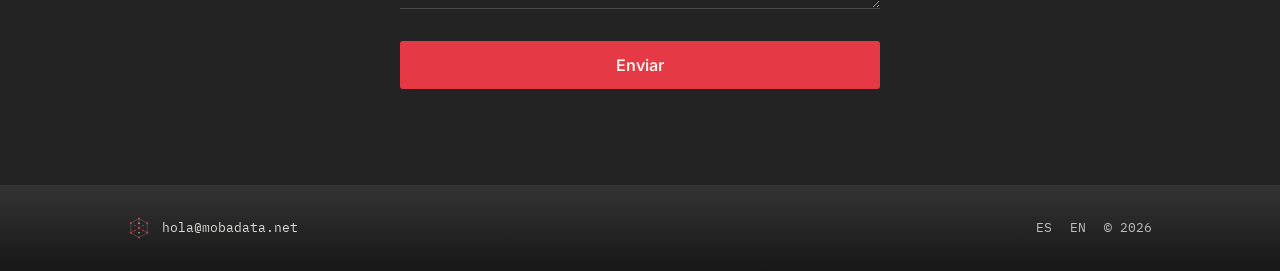
==== commit 09adcb8d: "Make how-we-work image full-bleed with text overlaid, mirroring hero style" ====
--- a/index.html
+++ b/index.html
@@ -116,17 +116,12 @@
   </section>
 
   <!-- Cómo se trabaja -->
-  <section class="section" id="como-trabajamos">
+  <section class="section process-section" id="como-trabajamos">
     <div class="wrap">
-      <div class="process">
-        <div class="process-media">
-          <img src="/images/how-we-work.jpg" alt="Del desorden de datos a un sistema conectado y ordenado.">
-        </div>
-        <div class="process-copy">
-          <span class="mono-label">cómo se trabaja</span>
-          <h2>Un proceso claro, sin vueltas.</h2>
-          <p>Empezamos por entender cómo trabaja el equipo hoy y qué conviene resolver primero. Construimos la solución y la probamos con datos reales antes de ponerla en marcha. Una vez en funcionamiento, se ajusta a medida que cambian las herramientas o el volumen de trabajo.</p>
-        </div>
+      <div class="process-copy">
+        <span class="mono-label">cómo se trabaja</span>
+        <h2>Un proceso claro, sin vueltas.</h2>
+        <p>Empezamos por entender cómo trabaja el equipo hoy y qué conviene resolver primero. Construimos la solución y la probamos con datos reales antes de ponerla en marcha. Una vez en funcionamiento, se ajusta a medida que cambian las herramientas o el volumen de trabajo.</p>
       </div>
     </div>
   </section>
--- a/styles.css
+++ b/styles.css
@@ -464,17 +464,24 @@
 }
 
 /* ---------- cómo se trabaja ---------- */
-.process {
-  display: grid;
-  grid-template-columns: 1fr 1.15fr;
-  gap: clamp(32px, 6vw, 72px);
-  align-items: center;
-}
-
-.process-media img {
-  width: 100%;
-  height: auto;
-  border-radius: 4px;
+.process-section {
+  background-color: var(--bone);
+  background-image:
+    linear-gradient(90deg, rgba(244,241,236,0) 0%, rgba(244,241,236,0.6) 55%, var(--bone) 80%),
+    url('/images/how-we-work.jpg');
+  background-size: cover;
+  background-position: center left;
+  background-repeat: no-repeat;
+  min-height: clamp(380px, 42vw, 520px);
+  display: flex;
+  align-items: center;
+}
+
+.process-section .wrap { width: 100%; }
+
+.process-copy {
+  max-width: 46ch;
+  margin-left: auto;
 }
 
 .process-copy h2 {
@@ -487,12 +494,18 @@
   font-size: 1.1rem;
   line-height: 1.7;
   color: var(--gray);
-  max-width: 56ch;
-}
-
-@media (max-width: 800px) {
-  .process { grid-template-columns: 1fr; }
-  .process-media { order: -1; }
+}
+
+@media (max-width: 720px) {
+  .process-section {
+    background-image:
+      linear-gradient(180deg, rgba(244,241,236,0.4) 0%, var(--bone) 80%),
+      url('/images/how-we-work.jpg');
+    background-position: center top;
+    min-height: unset;
+    padding: clamp(48px, 14vw, 80px) 0;
+  }
+  .process-copy { max-width: 100%; margin-left: 0; }
 }
 
 /* ---------- contacto ---------- */
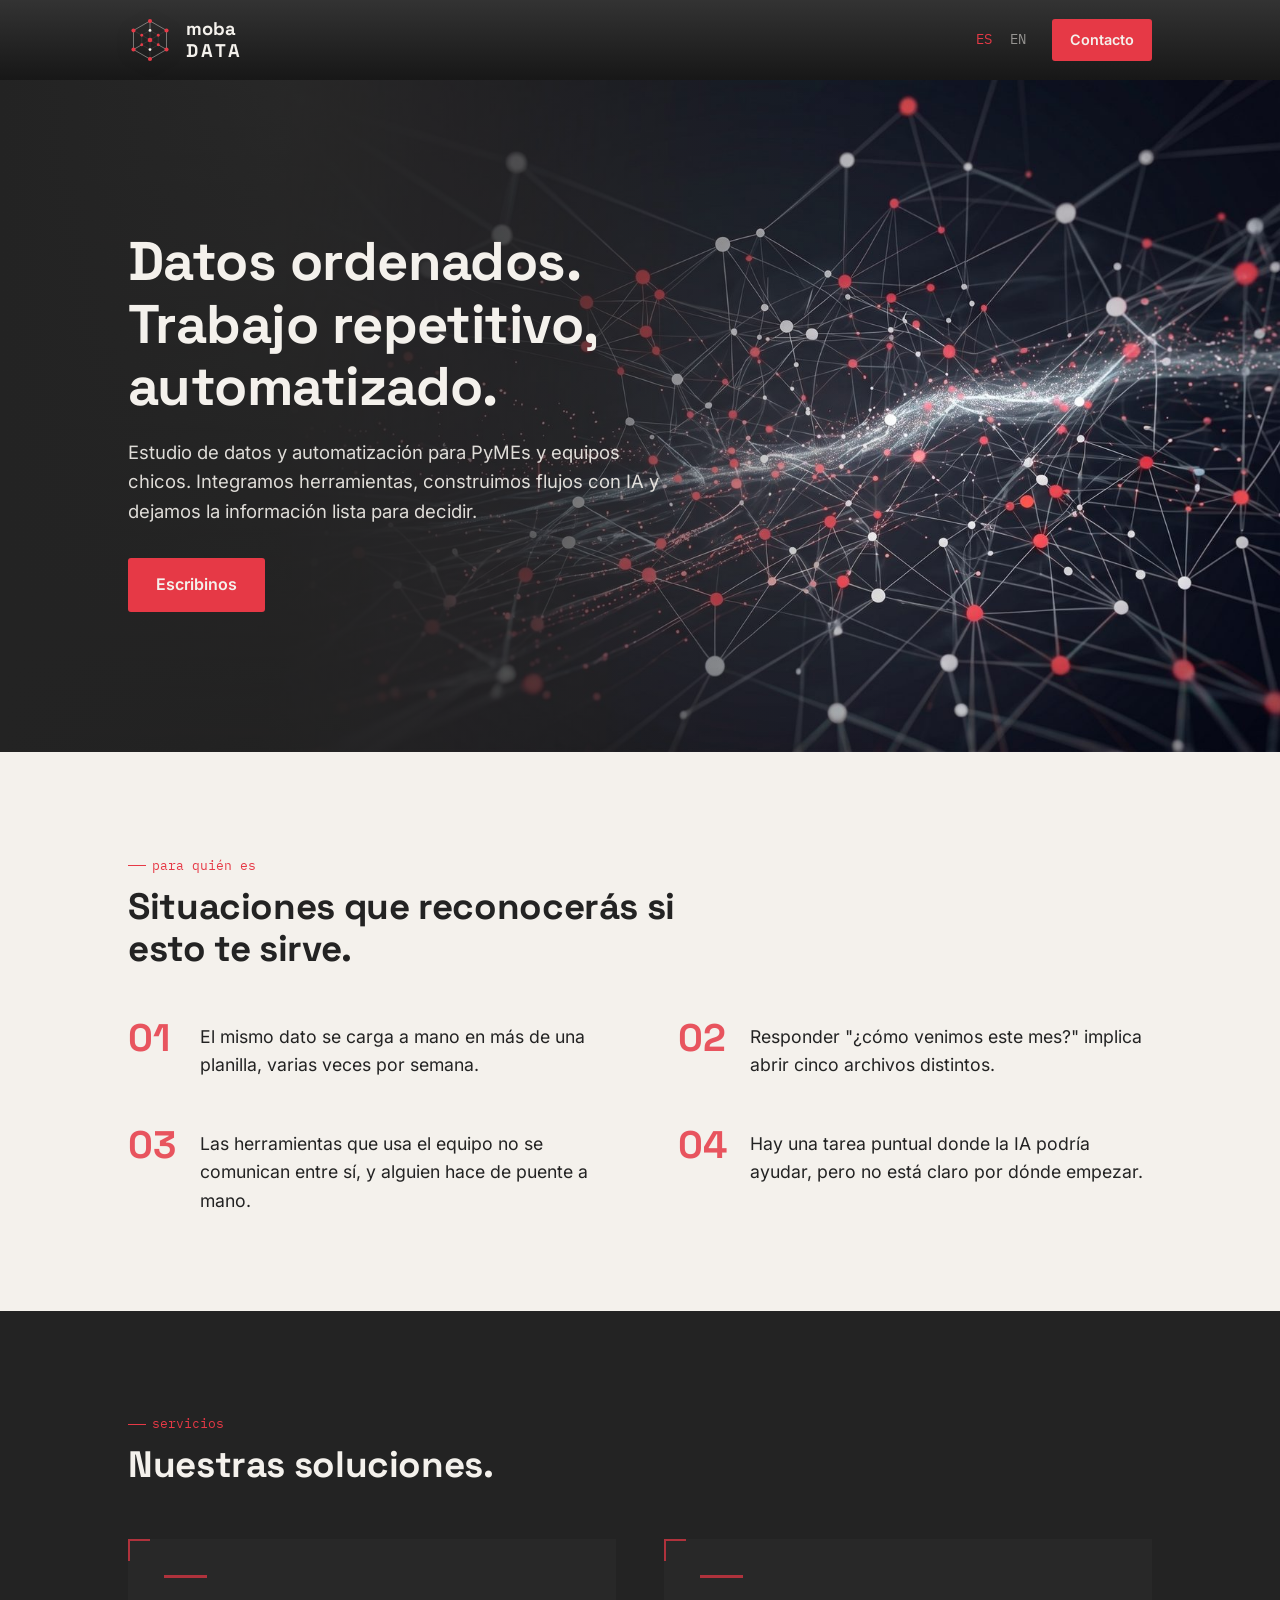
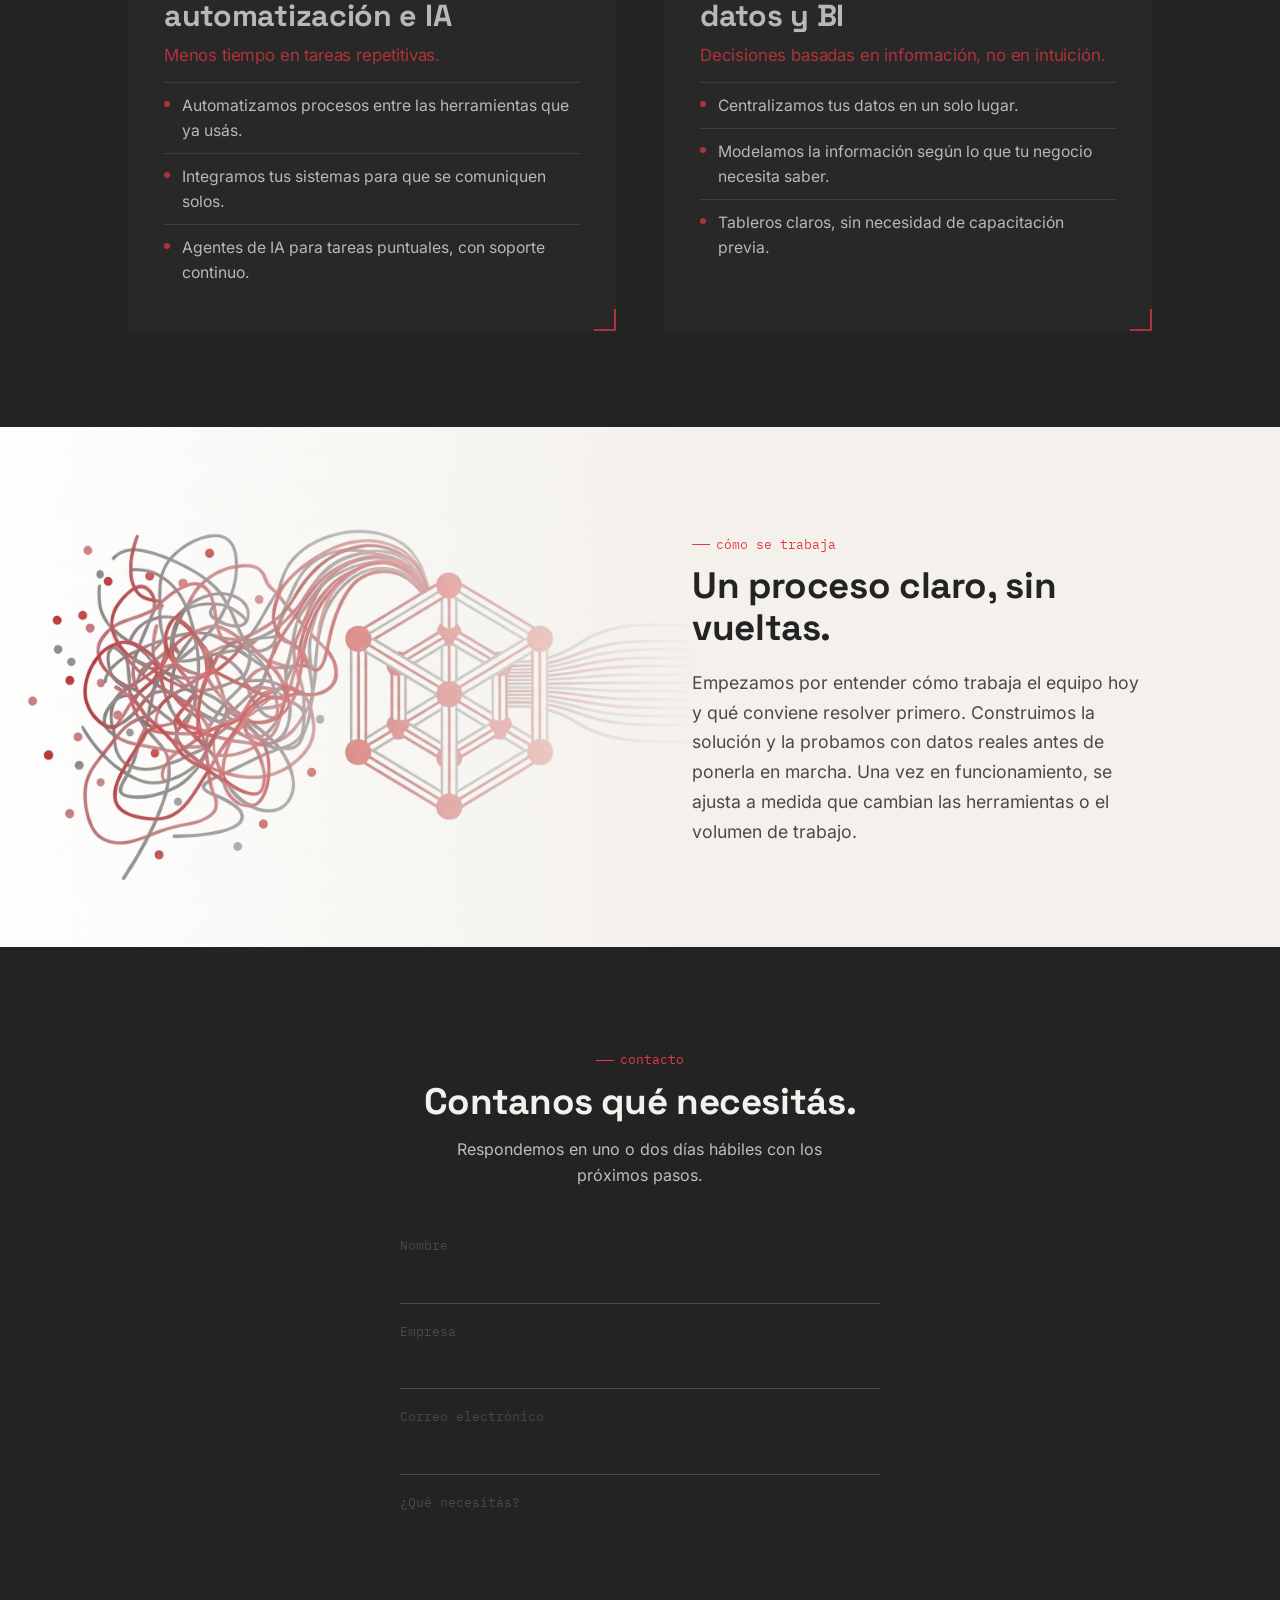
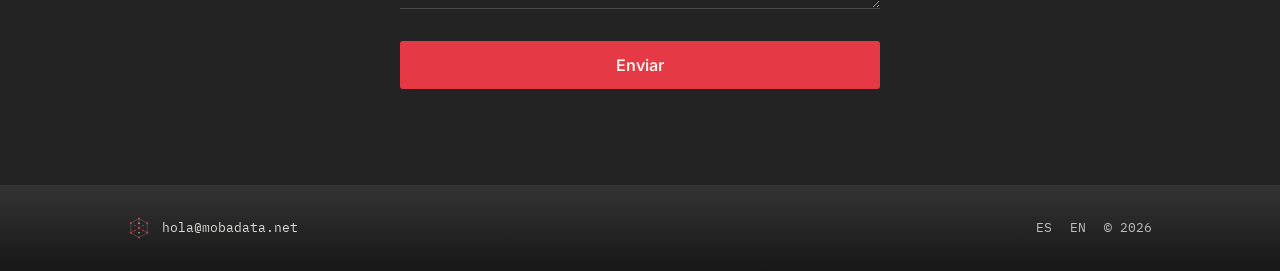
==== commit 03b6d460: "Cache-bust favicon links so browsers pick up the new icon" ====
--- a/index.html
+++ b/index.html
@@ -15,10 +15,10 @@
 <link rel="alternate" hreflang="es" href="https://mobadata.net/">
 <link rel="alternate" hreflang="en" href="https://mobadata.net/en/">
 <link rel="alternate" hreflang="x-default" href="https://mobadata.net/">
-<link rel="icon" type="image/svg+xml" href="/icons/favicon.svg">
-<link rel="icon" type="image/png" sizes="32x32" href="/icons/favicon-32.png">
-<link rel="icon" type="image/png" sizes="16x16" href="/icons/favicon-16.png">
-<link rel="apple-touch-icon" sizes="180x180" href="/icons/favicon-180.png">
+<link rel="icon" type="image/svg+xml" href="/icons/favicon.svg?v=2">
+<link rel="icon" type="image/png" sizes="32x32" href="/icons/favicon-32.png?v=2">
+<link rel="icon" type="image/png" sizes="16x16" href="/icons/favicon-16.png?v=2">
+<link rel="apple-touch-icon" sizes="180x180" href="/icons/favicon-180.png?v=2">
 <link rel="stylesheet" href="/styles.css">
 </head>
 <body>
--- a/styles.css
+++ b/styles.css
@@ -467,7 +467,7 @@
 .process-section {
   background-color: var(--bone);
   background-image:
-    linear-gradient(90deg, rgba(244,241,236,0) 0%, rgba(244,241,236,0.6) 55%, var(--bone) 80%),
+    linear-gradient(90deg, rgba(244,241,236,0) 0%, rgba(244,241,236,0.6) 32%, var(--bone) 55%),
     url('/images/how-we-work.jpg');
   background-size: cover;
   background-position: center left;
